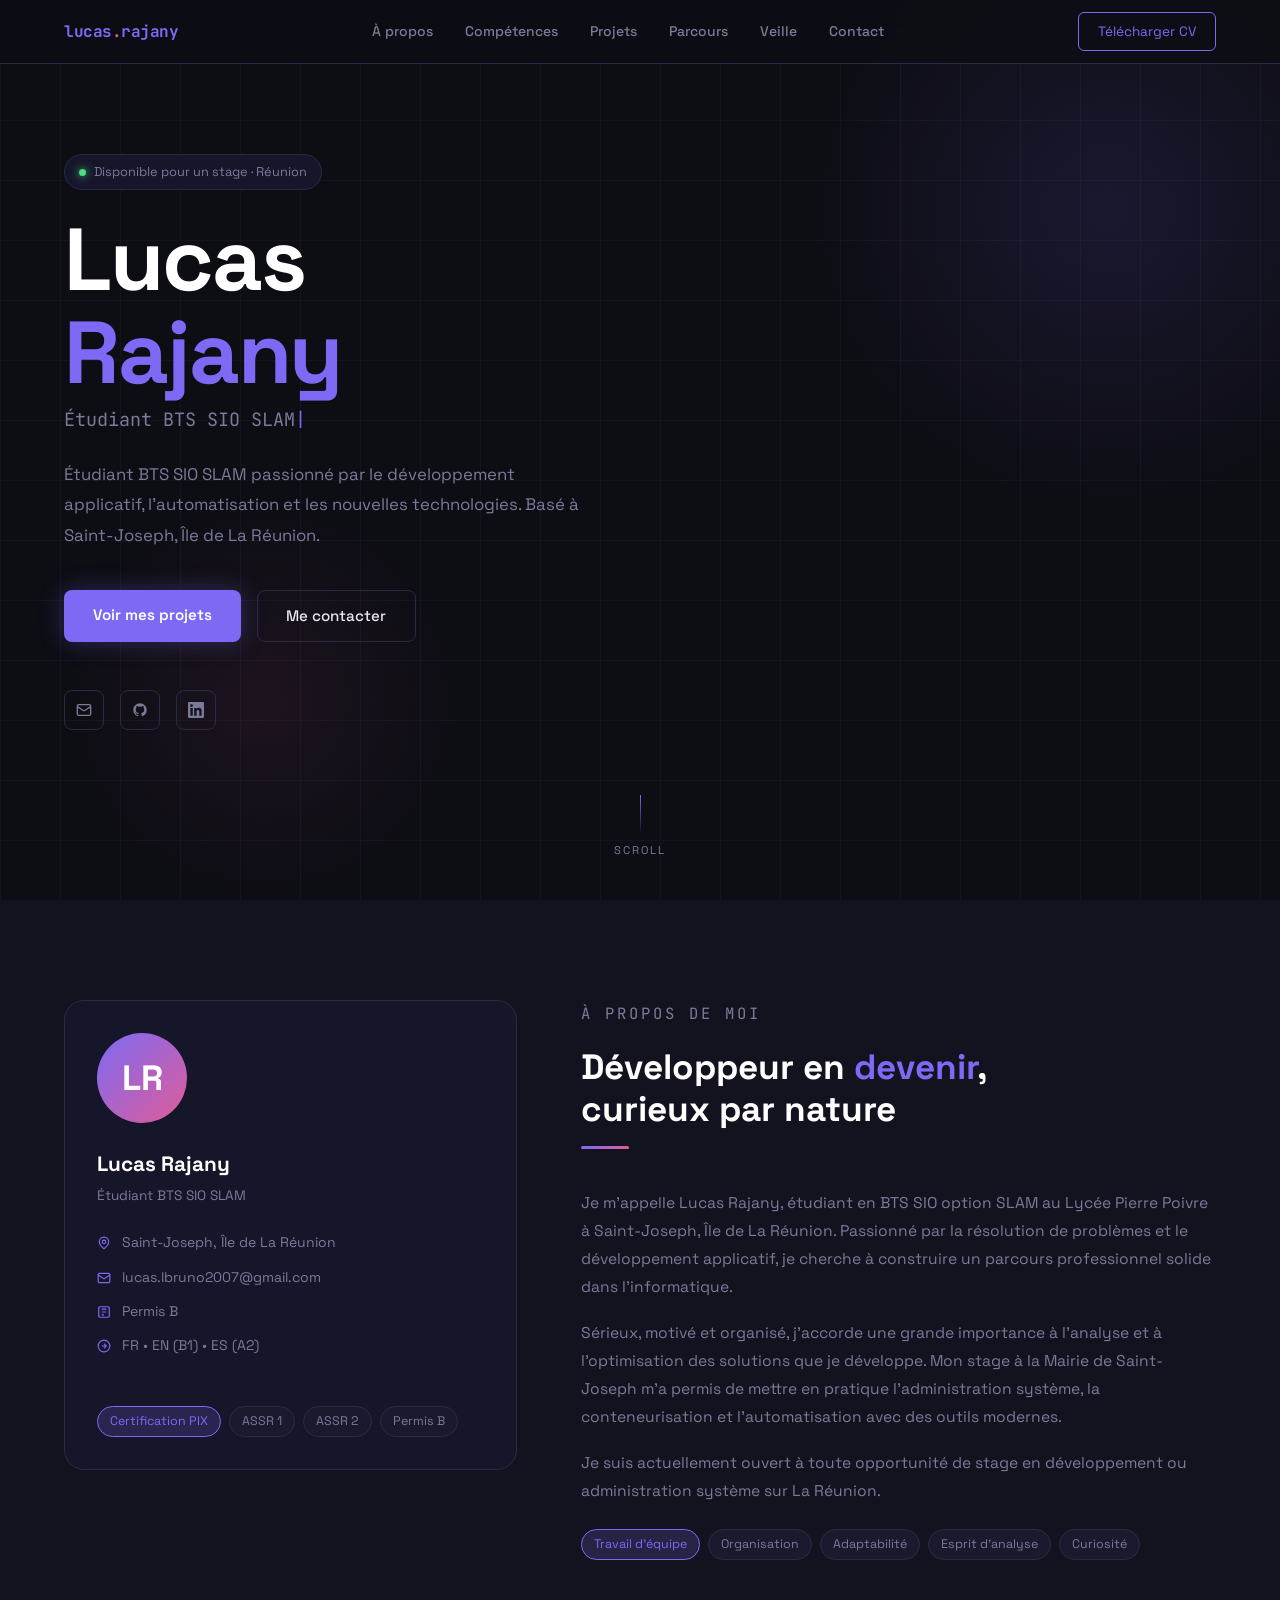
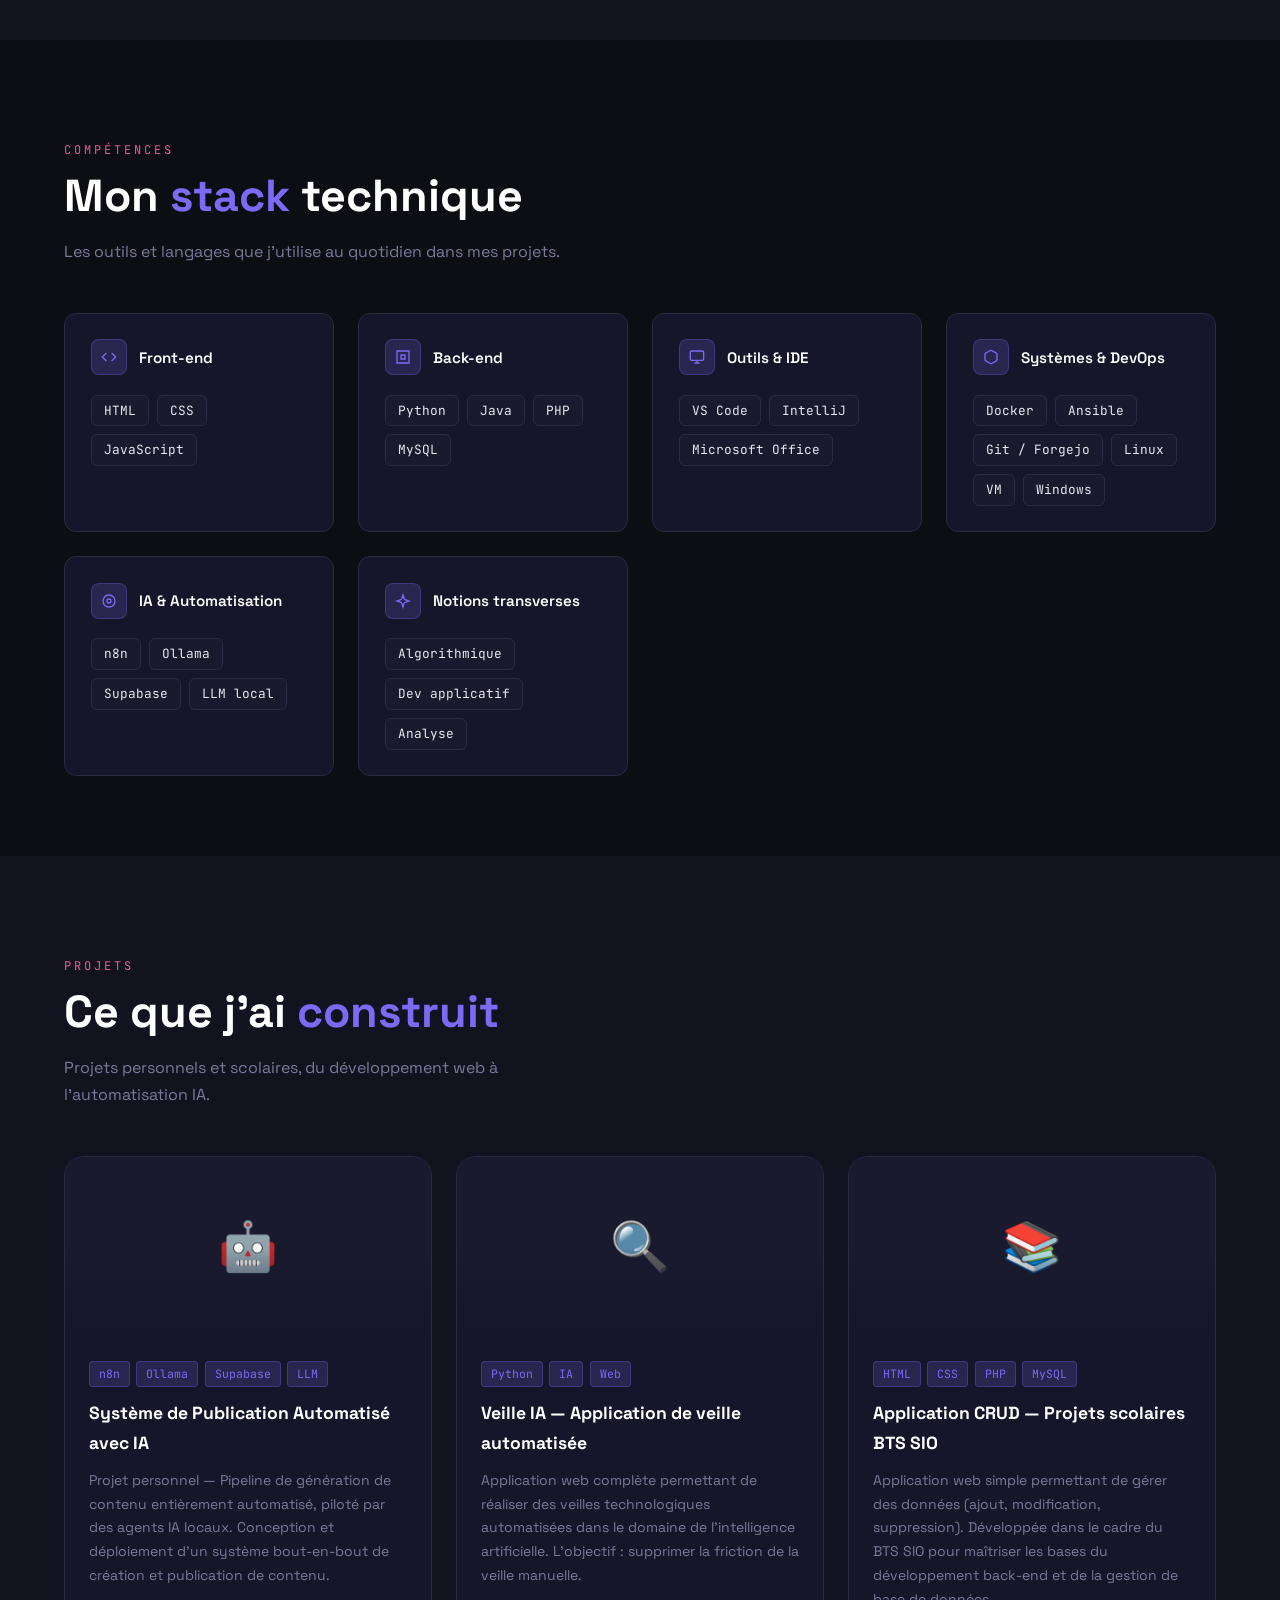
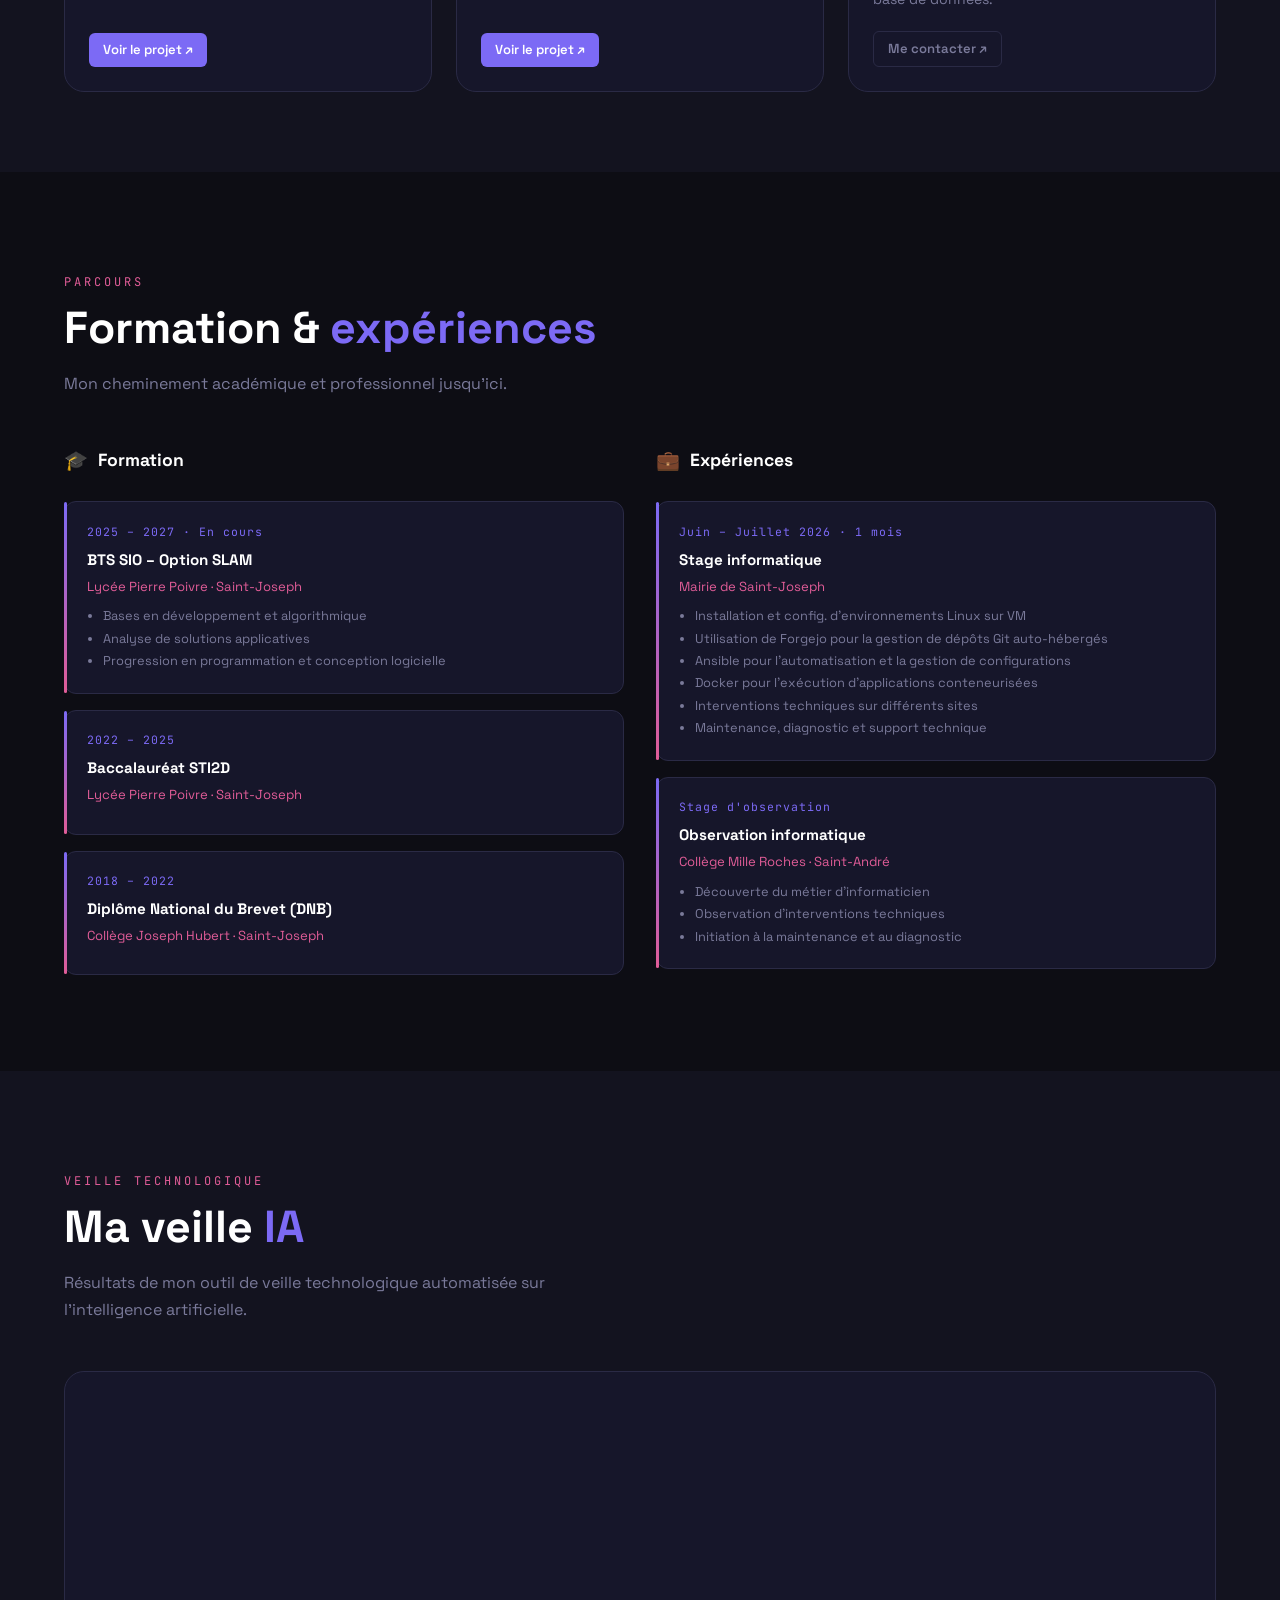
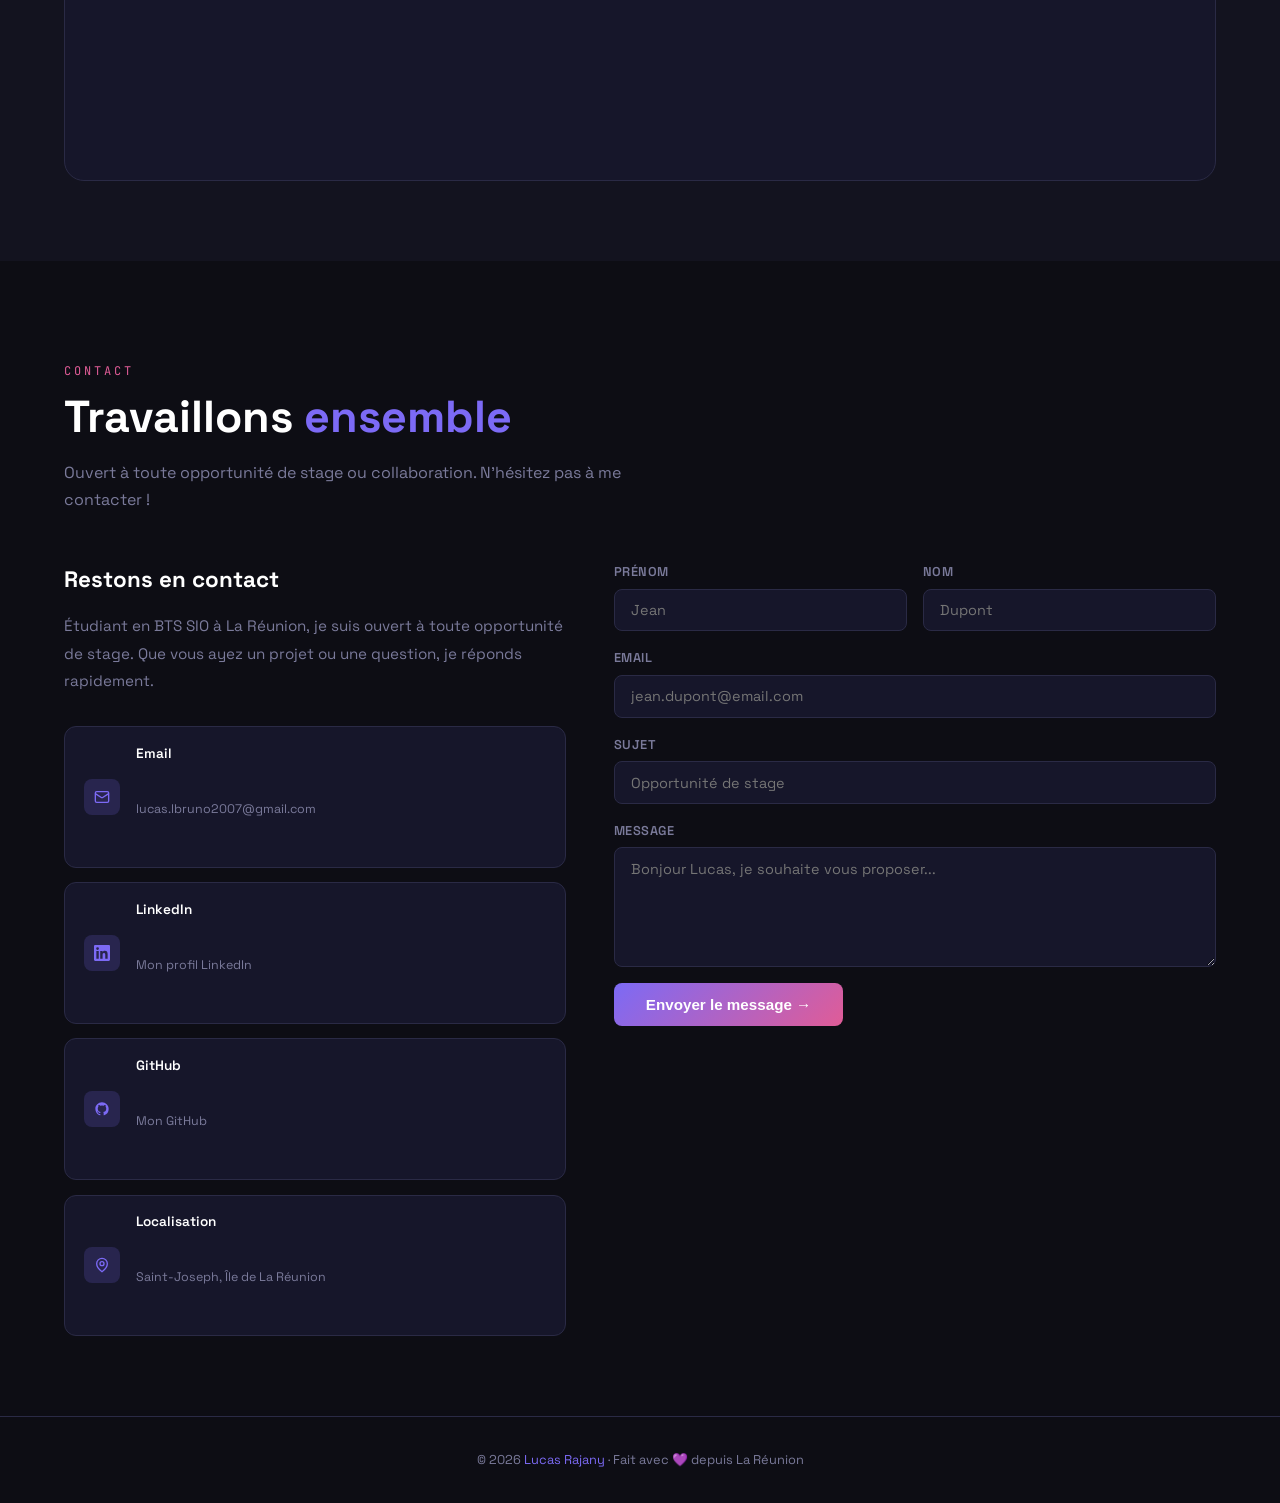
==== index.html @ b35b6b16 "Update print statement from 'Hello' to 'Goodbye'" ====
<!DOCTYPE html>
<html lang="fr">
<head>
  <meta charset="UTF-8" />
  <meta name="viewport" content="width=device-width, initial-scale=1.0" />
  <title>Lucas Rajany – Portfolio</title>
  <link rel="preconnect" href="https://fonts.googleapis.com" />
  <link href="https://fonts.googleapis.com/css2?family=Space+Grotesk:wght@300;400;500;600;700&family=JetBrains+Mono:wght@400;700&display=swap" rel="stylesheet" />
  <style>
    /* ── TOKENS ── */
    :root {
      --bg:        #0d0d14;
      --bg2:       #13131f;
      --bg3:       #1a1a2e;
      --card:      #16162a;
      --border:    #2a2a45;
      --accent:    #7c6af5;
      --accent2:   #e05c97;
      --accent-glow: rgba(124,106,245,0.18);
      --text:      #e8e8f0;
      --muted:     #7a7a9a;
      --white:     #ffffff;
      --radius:    12px;
      --radius-lg: 20px;
    }

    /* ── RESET ── */
    *, *::before, *::after { box-sizing: border-box; margin: 0; padding: 0; }
    html { scroll-behavior: smooth; }
    body {
      background: var(--bg);
      color: var(--text);
      font-family: 'Space Grotesk', sans-serif;
      line-height: 1.7;
      overflow-x: hidden;
    }
    a { color: inherit; text-decoration: none; }
    img { max-width: 100%; }
    ul { list-style: none; }

    /* ── NAV ── */
    nav {
      position: fixed; top: 0; left: 0; right: 0; z-index: 100;
      display: flex; align-items: center; justify-content: space-between;
      padding: 0 5%;
      height: 64px;
      background: rgba(13,13,20,0.85);
      backdrop-filter: blur(16px);
      border-bottom: 1px solid var(--border);
    }
    .nav-logo {
      font-family: 'JetBrains Mono', monospace;
      font-size: 1rem;
      font-weight: 700;
      color: var(--accent);
      letter-spacing: -0.5px;
    }
    .nav-logo span { color: var(--accent2); }
    .nav-links { display: flex; gap: 2rem; }
    .nav-links a {
      font-size: 0.875rem;
      font-weight: 500;
      color: var(--muted);
      transition: color 0.2s;
      position: relative;
    }
    .nav-links a::after {
      content: ''; position: absolute; bottom: -4px; left: 0; right: 0;
      height: 1px; background: var(--accent);
      transform: scaleX(0); transform-origin: left;
      transition: transform 0.25s;
    }
    .nav-links a:hover { color: var(--white); }
    .nav-links a:hover::after { transform: scaleX(1); }
    .nav-cta {
      padding: 0.45rem 1.2rem;
      border: 1px solid var(--accent);
      border-radius: 6px;
      font-size: 0.85rem;
      color: var(--accent);
      transition: background 0.2s, color 0.2s;
    }
    .nav-cta:hover { background: var(--accent); color: var(--white); }

    /* hamburger */
    .nav-toggle { display: none; background: none; border: none; cursor: pointer; padding: 4px; }
    .nav-toggle span { display: block; width: 22px; height: 2px; background: var(--text); margin: 5px 0; transition: 0.3s; border-radius: 2px; }

    /* ── SECTIONS ── */
    section { padding: 100px 5% 80px; }
    .section-label {
      font-family: 'JetBrains Mono', monospace;
      font-size: 0.75rem;
      text-transform: uppercase;
      letter-spacing: 3px;
      color: var(--accent2);
      margin-bottom: 0.6rem;
    }
    .section-title {
      font-size: clamp(1.8rem, 4vw, 2.8rem);
      font-weight: 700;
      color: var(--white);
      margin-bottom: 1rem;
      line-height: 1.15;
    }
    .section-title em { font-style: normal; color: var(--accent); }
    .section-sub {
      color: var(--muted);
      max-width: 560px;
      font-size: 1rem;
      margin-bottom: 3rem;
    }
    .divider {
      width: 48px; height: 3px;
      background: linear-gradient(90deg, var(--accent), var(--accent2));
      border-radius: 2px;
      margin-bottom: 2.5rem;
    }

    /* ── HERO ── */
    #hero {
      min-height: 100vh;
      display: flex; align-items: center;
      padding-top: 64px;
      position: relative;
      overflow: hidden;
    }
    .hero-grid {
      position: absolute; inset: 0;
      background-image:
        linear-gradient(var(--border) 1px, transparent 1px),
        linear-gradient(90deg, var(--border) 1px, transparent 1px);
      background-size: 60px 60px;
      opacity: 0.25;
    }
    .hero-blob {
      position: absolute; width: 600px; height: 600px;
      border-radius: 50%;
      background: radial-gradient(circle, rgba(124,106,245,0.12) 0%, transparent 70%);
      top: -10%; right: -10%;
      pointer-events: none;
    }
    .hero-blob2 {
      position: absolute; width: 400px; height: 400px;
      border-radius: 50%;
      background: radial-gradient(circle, rgba(224,92,151,0.08) 0%, transparent 70%);
      bottom: 0; left: 5%;
      pointer-events: none;
    }
    .hero-content { position: relative; z-index: 1; max-width: 700px; }
    .hero-badge {
      display: inline-flex; align-items: center; gap: 8px;
      padding: 6px 14px;
      background: var(--card);
      border: 1px solid var(--border);
      border-radius: 100px;
      font-size: 0.8rem;
      color: var(--muted);
      margin-bottom: 1.5rem;
    }
    .hero-badge .dot {
      width: 7px; height: 7px; border-radius: 50%;
      background: #4ade80;
      box-shadow: 0 0 8px #4ade80;
      animation: pulse 2s infinite;
    }
    @keyframes pulse { 0%,100%{opacity:1} 50%{opacity:0.5} }

    .hero-name {
      font-size: clamp(2.8rem, 8vw, 5.5rem);
      font-weight: 700;
      line-height: 1.05;
      color: var(--white);
      letter-spacing: -2px;
      margin-bottom: 0.3rem;
    }
    .hero-name .last { color: var(--accent); }
    .hero-role {
      font-family: 'JetBrains Mono', monospace;
      font-size: clamp(0.9rem, 2vw, 1.15rem);
      color: var(--muted);
      margin-bottom: 1.5rem;
    }
    .hero-role .typed-cursor { color: var(--accent); animation: blink 1s infinite; }
    @keyframes blink { 0%,100%{opacity:1} 50%{opacity:0} }

    .hero-desc {
      color: var(--muted);
      font-size: 1.05rem;
      max-width: 520px;
      margin-bottom: 2.5rem;
      line-height: 1.8;
    }
    .hero-actions { display: flex; gap: 1rem; flex-wrap: wrap; }
    .btn-primary {
      padding: 0.75rem 1.8rem;
      background: var(--accent);
      color: var(--white);
      border-radius: 8px;
      font-weight: 600;
      font-size: 0.95rem;
      transition: opacity 0.2s, transform 0.2s;
      box-shadow: 0 0 24px rgba(124,106,245,0.3);
    }
    .btn-primary:hover { opacity: 0.88; transform: translateY(-2px); }
    .btn-outline {
      padding: 0.75rem 1.8rem;
      border: 1px solid var(--border);
      color: var(--text);
      border-radius: 8px;
      font-weight: 500;
      font-size: 0.95rem;
      transition: border-color 0.2s, color 0.2s, transform 0.2s;
    }
    .btn-outline:hover { border-color: var(--accent); color: var(--accent); transform: translateY(-2px); }
    .hero-socials { display: flex; gap: 1rem; margin-top: 3rem; }
    .hero-socials a {
      width: 40px; height: 40px;
      border: 1px solid var(--border);
      border-radius: 8px;
      display: flex; align-items: center; justify-content: center;
      color: var(--muted);
      transition: border-color 0.2s, color 0.2s, transform 0.2s;
      font-size: 0.85rem;
    }
    .hero-socials a:hover { border-color: var(--accent); color: var(--accent); transform: translateY(-2px); }
    .hero-scroll {
      position: absolute; bottom: 2.5rem; left: 50%; transform: translateX(-50%);
      display: flex; flex-direction: column; align-items: center; gap: 6px;
      color: var(--muted); font-size: 0.7rem; letter-spacing: 2px; text-transform: uppercase;
      animation: float 2.5s ease-in-out infinite;
    }
    @keyframes float { 0%,100%{transform:translateX(-50%) translateY(0)} 50%{transform:translateX(-50%) translateY(-6px)} }
    .scroll-line { width: 1px; height: 40px; background: linear-gradient(to bottom, var(--accent), transparent); }

    /* ── ABOUT ── */
    #about { background: var(--bg2); }
    .about-grid { display: grid; grid-template-columns: 1fr 1.4fr; gap: 4rem; align-items: start; }
    .about-card {
      background: var(--card);
      border: 1px solid var(--border);
      border-radius: var(--radius-lg);
      padding: 2rem;
      display: flex; flex-direction: column; gap: 1.5rem;
    }
    .about-avatar {
      width: 90px; height: 90px; border-radius: 50%;
      background: linear-gradient(135deg, var(--accent), var(--accent2));
      display: flex; align-items: center; justify-content: center;
      font-size: 2.2rem; font-weight: 700; color: var(--white);
      flex-shrink: 0;
    }
    .about-name-block h3 { font-size: 1.3rem; font-weight: 700; color: var(--white); margin-bottom: 2px; }
    .about-name-block p { font-size: 0.85rem; color: var(--muted); }
    .about-meta { display: flex; flex-direction: column; gap: 0.65rem; }
    .meta-item { display: flex; align-items: center; gap: 0.7rem; font-size: 0.875rem; color: var(--muted); }
    .meta-item svg { flex-shrink: 0; color: var(--accent); }
    .about-text h2 { font-size: clamp(1.6rem, 3vw, 2.2rem); font-weight: 700; color: var(--white); margin-bottom: 1rem; line-height: 1.2; }
    .about-text h2 em { font-style: normal; color: var(--accent); }
    .about-text p { color: var(--muted); font-size: 0.975rem; margin-bottom: 1.1rem; line-height: 1.8; }
    .about-tags { display: flex; flex-wrap: wrap; gap: 0.5rem; margin-top: 1.5rem; }
    .tag {
      padding: 4px 12px;
      background: var(--bg3);
      border: 1px solid var(--border);
      border-radius: 100px;
      font-size: 0.78rem;
      color: var(--muted);
    }
    .tag.accent { border-color: var(--accent); color: var(--accent); background: var(--accent-glow); }

    /* ── SKILLS ── */
    #skills { background: var(--bg); }
    .skills-grid { display: grid; grid-template-columns: repeat(auto-fit, minmax(260px, 1fr)); gap: 1.5rem; }
    .skill-group {
      background: var(--card);
      border: 1px solid var(--border);
      border-radius: var(--radius);
      padding: 1.6rem;
      transition: border-color 0.2s, transform 0.2s;
    }
    .skill-group:hover { border-color: var(--accent); transform: translateY(-3px); }
    .skill-group-header { display: flex; align-items: center; gap: 0.75rem; margin-bottom: 1.2rem; }
    .skill-icon {
      width: 36px; height: 36px; border-radius: 8px;
      background: var(--accent-glow);
      border: 1px solid rgba(124,106,245,0.3);
      display: flex; align-items: center; justify-content: center;
    }
    .skill-group-title { font-weight: 600; color: var(--white); font-size: 0.95rem; }
    .skill-items { display: flex; flex-wrap: wrap; gap: 0.5rem; }
    .skill-pill {
      padding: 4px 12px;
      background: var(--bg3);
      border: 1px solid var(--border);
      border-radius: 6px;
      font-size: 0.8rem;
      color: var(--text);
      font-family: 'JetBrains Mono', monospace;
      transition: background 0.2s, border-color 0.2s;
    }
    .skill-pill:hover { background: var(--accent-glow); border-color: var(--accent); }

    /* ── PROJETS ── */
    #projets { background: var(--bg2); }
    .projects-grid { display: grid; grid-template-columns: repeat(auto-fit, minmax(320px, 1fr)); gap: 1.5rem; }
    .project-card {
      background: var(--card);
      border: 1px solid var(--border);
      border-radius: var(--radius-lg);
      overflow: hidden;
      transition: border-color 0.2s, transform 0.2s;
      display: flex; flex-direction: column;
    }
    .project-card:hover { border-color: var(--accent); transform: translateY(-4px); }
    .project-thumb {
      height: 180px;
      background: var(--bg3);
      display: flex; align-items: center; justify-content: center;
      font-size: 3rem;
      position: relative;
      overflow: hidden;
    }
    .project-thumb::after {
      content: ''; position: absolute; inset: 0;
      background: linear-gradient(to bottom, transparent 50%, var(--card));
    }
    .project-body { padding: 1.5rem; flex: 1; display: flex; flex-direction: column; }
    .project-tags { display: flex; flex-wrap: wrap; gap: 0.4rem; margin-bottom: 0.8rem; }
    .project-tag {
      padding: 2px 9px;
      background: var(--accent-glow);
      border: 1px solid rgba(124,106,245,0.3);
      border-radius: 4px;
      font-family: 'JetBrains Mono', monospace;
      font-size: 0.72rem;
      color: var(--accent);
    }
    .project-title { font-size: 1.1rem; font-weight: 700; color: var(--white); margin-bottom: 0.6rem; }
    .project-desc { color: var(--muted); font-size: 0.875rem; line-height: 1.7; flex: 1; }
    .project-footer { display: flex; gap: 0.75rem; margin-top: 1.2rem; }
    .project-link {
      display: inline-flex; align-items: center; gap: 5px;
      font-size: 0.82rem; font-weight: 600;
      padding: 6px 14px;
      border-radius: 6px;
      transition: opacity 0.2s;
    }
    .project-link.primary { background: var(--accent); color: var(--white); }
    .project-link.ghost { border: 1px solid var(--border); color: var(--muted); }
    .project-link:hover { opacity: 0.8; }

    /* ── PARCOURS ── */
    #parcours { background: var(--bg); }
    .timeline { display: grid; grid-template-columns: 1fr 1fr; gap: 2rem; }
    .timeline-col h3 {
      font-size: 1.1rem; font-weight: 700; color: var(--white);
      margin-bottom: 1.5rem;
      display: flex; align-items: center; gap: 0.6rem;
    }
    .timeline-col h3 span { font-size: 1.2rem; }
    .timeline-item {
      position: relative;
      padding: 1.2rem 1.4rem;
      background: var(--card);
      border: 1px solid var(--border);
      border-radius: var(--radius);
      margin-bottom: 1rem;
      transition: border-color 0.2s;
    }
    .timeline-item:hover { border-color: var(--accent); }
    .timeline-item::before {
      content: '';
      position: absolute; left: -1px; top: 0; bottom: 0;
      width: 3px;
      background: linear-gradient(to bottom, var(--accent), var(--accent2));
      border-radius: 2px;
    }
    .timeline-year {
      font-family: 'JetBrains Mono', monospace;
      font-size: 0.72rem;
      color: var(--accent);
      letter-spacing: 1px;
      margin-bottom: 0.35rem;
    }
    .timeline-title { font-weight: 700; color: var(--white); font-size: 0.95rem; margin-bottom: 0.2rem; }
    .timeline-sub { font-size: 0.82rem; color: var(--accent2); margin-bottom: 0.5rem; }
    .timeline-list { padding-left: 1rem; }
    .timeline-list li {
      color: var(--muted); font-size: 0.8rem; line-height: 1.6;
      list-style: disc; margin-bottom: 2px;
    }

    /* ── VEILLE ── */
    #veille { background: var(--bg2); }
    .veille-wrapper {
      background: var(--card);
      border: 1px solid var(--border);
      border-radius: var(--radius-lg);
      overflow: hidden;
    }

    /* ── CONTACT ── */
    #contact { background: var(--bg); }
    .contact-grid { display: grid; grid-template-columns: 1fr 1.2fr; gap: 3rem; align-items: start; }
    .contact-info h3 { font-size: 1.4rem; font-weight: 700; color: var(--white); margin-bottom: 0.8rem; }
    .contact-info p { color: var(--muted); font-size: 0.95rem; line-height: 1.8; margin-bottom: 2rem; }
    .contact-links { display: flex; flex-direction: column; gap: 0.9rem; }
    .contact-link-item {
      display: flex; align-items: center; gap: 1rem;
      padding: 0.9rem 1.2rem;
      background: var(--card);
      border: 1px solid var(--border);
      border-radius: var(--radius);
      transition: border-color 0.2s, transform 0.2s;
    }
    .contact-link-item:hover { border-color: var(--accent); transform: translateX(4px); }
    .contact-link-icon {
      width: 36px; height: 36px; border-radius: 8px;
      background: var(--accent-glow);
      display: flex; align-items: center; justify-content: center;
      flex-shrink: 0;
    }
    .contact-link-text p:first-child { font-weight: 600; font-size: 0.85rem; color: var(--white); }
    .contact-link-text p:last-child { font-size: 0.78rem; color: var(--muted); }
    .contact-form { display: flex; flex-direction: column; gap: 1rem; }
    .form-row { display: grid; grid-template-columns: 1fr 1fr; gap: 1rem; }
    .form-group { display: flex; flex-direction: column; gap: 6px; }
    .form-group label { font-size: 0.8rem; font-weight: 600; color: var(--muted); letter-spacing: 0.5px; text-transform: uppercase; }
    .form-group input,
    .form-group textarea {
      background: var(--card);
      border: 1px solid var(--border);
      border-radius: 8px;
      padding: 0.7rem 1rem;
      color: var(--text);
      font-family: 'Space Grotesk', sans-serif;
      font-size: 0.9rem;
      outline: none;
      transition: border-color 0.2s;
      resize: vertical;
    }
    .form-group input:focus,
    .form-group textarea:focus { border-color: var(--accent); }
    .form-group textarea { min-height: 120px; }
    .btn-send {
      padding: 0.8rem 2rem;
      background: linear-gradient(135deg, var(--accent), var(--accent2));
      color: var(--white);
      border: none;
      border-radius: 8px;
      font-weight: 700;
      font-size: 0.95rem;
      cursor: pointer;
      transition: opacity 0.2s, transform 0.2s;
      align-self: flex-start;
    }
    .btn-send:hover { opacity: 0.88; transform: translateY(-2px); }

    /* ── FOOTER ── */
    footer {
      text-align: center;
      padding: 2rem 5%;
      border-top: 1px solid var(--border);
      color: var(--muted);
      font-size: 0.8rem;
    }
    footer span { color: var(--accent); }

    /* ── ANIMATIONS ── */
    .fade-in { opacity: 0; transform: translateY(24px); transition: opacity 0.6s ease, transform 0.6s ease; }
    .fade-in.visible { opacity: 1; transform: none; }

    /* ── RESPONSIVE ── */
    @media (max-width: 768px) {
      .nav-links { display: none; flex-direction: column; position: absolute; top: 64px; left: 0; right: 0; background: var(--bg2); border-bottom: 1px solid var(--border); padding: 1rem 5%; gap: 1rem; }
      .nav-links.open { display: flex; }
      .nav-cta { display: none; }
      .nav-toggle { display: block; }
      section { padding: 80px 5% 60px; }
      .about-grid { grid-template-columns: 1fr; gap: 2rem; }
      .timeline { grid-template-columns: 1fr; }
      .contact-grid { grid-template-columns: 1fr; }
      .form-row { grid-template-columns: 1fr; }
      .hero-name { letter-spacing: -1px; }
    }

    @media (prefers-reduced-motion: reduce) {
      .fade-in { transition: none; }
      .hero-scroll { animation: none; }
      .hero-badge .dot { animation: none; }
    }
  </style>
</head>
<body>

<!-- NAV -->
<nav>
  <div class="nav-logo">lucas<span>.</span>rajany</div>
  <div class="nav-links" id="nav-links">
    <a href="#about">À propos</a>
    <a href="#skills">Compétences</a>
    <a href="#projets">Projets</a>
    <a href="#parcours">Parcours</a>
    <a href="#veille">Veille</a>
    <a href="#contact">Contact</a>
  </div>
  <a class="nav-cta" href="cv.pdf" download>Télécharger CV</a>
  <button class="nav-toggle" id="nav-toggle" aria-label="Menu">
    <span></span><span></span><span></span>
  </button>
</nav>

<!-- HERO -->
<section id="hero">
  <div class="hero-grid"></div>
  <div class="hero-blob"></div>
  <div class="hero-blob2"></div>
  <div class="hero-content">
    <div class="hero-badge">
      <span class="dot"></span>
      Disponible pour un stage · Réunion
    </div>
    <h1 class="hero-name">
      Lucas<br><span class="last">Rajany</span>
    </h1>
    <p class="hero-role">
      <span id="typed"></span><span class="typed-cursor">|</span>
    </p>
    <p class="hero-desc">
      Étudiant BTS SIO SLAM passionné par le développement applicatif,
      l'automatisation et les nouvelles technologies. Basé à Saint-Joseph,
      Île de La Réunion.
    </p>
    <div class="hero-actions">
      <a class="btn-primary" href="#projets">Voir mes projets</a>
      <a class="btn-outline" href="#contact">Me contacter</a>
    </div>
    <div class="hero-socials">
      <a href="mailto:lucas.lbruno2007@gmail.com" title="Email">
        <svg width="16" height="16" viewBox="0 0 24 24" fill="none" stroke="currentColor" stroke-width="2"><rect x="2" y="4" width="20" height="16" rx="2"/><path d="m22 7-8.97 5.7a1.94 1.94 0 0 1-2.06 0L2 7"/></svg>
      </a>
      <a href="https://github.com/" target="_blank" title="GitHub">
        <svg width="16" height="16" viewBox="0 0 24 24" fill="currentColor"><path d="M12 2C6.477 2 2 6.484 2 12.017c0 4.425 2.865 8.18 6.839 9.504.5.092.682-.217.682-.483 0-.237-.008-.868-.013-1.703-2.782.605-3.369-1.343-3.369-1.343-.454-1.158-1.11-1.466-1.11-1.466-.908-.62.069-.608.069-.608 1.003.07 1.531 1.032 1.531 1.032.892 1.53 2.341 1.088 2.91.832.092-.647.35-1.088.636-1.338-2.22-.253-4.555-1.113-4.555-4.951 0-1.093.39-1.988 1.029-2.688-.103-.253-.446-1.272.098-2.65 0 0 .84-.27 2.75 1.026A9.564 9.564 0 0 1 12 6.844a9.59 9.59 0 0 1 2.504.337c1.909-1.296 2.747-1.027 2.747-1.027.546 1.379.202 2.398.1 2.651.64.7 1.028 1.595 1.028 2.688 0 3.848-2.339 4.695-4.566 4.943.359.309.678.92.678 1.855 0 1.338-.012 2.419-.012 2.747 0 .268.18.58.688.482A10.019 10.019 0 0 0 22 12.017C22 6.484 17.522 2 12 2z"/></svg>
      </a>
      <a href="https://linkedin.com/in/" target="_blank" title="LinkedIn">
        <svg width="16" height="16" viewBox="0 0 24 24" fill="currentColor"><path d="M20.447 20.452h-3.554v-5.569c0-1.328-.027-3.037-1.852-3.037-1.853 0-2.136 1.445-2.136 2.939v5.667H9.351V9h3.414v1.561h.046c.477-.9 1.637-1.85 3.37-1.85 3.601 0 4.267 2.37 4.267 5.455v6.286zM5.337 7.433a2.062 2.062 0 0 1-2.063-2.065 2.064 2.064 0 1 1 2.063 2.065zm1.782 13.019H3.555V9h3.564v11.452zM22.225 0H1.771C.792 0 0 .774 0 1.729v20.542C0 23.227.792 24 1.771 24h20.451C23.2 24 24 23.227 24 22.271V1.729C24 .774 23.2 0 22.222 0h.003z"/></svg>
      </a>
    </div>
  </div>
  <div class="hero-scroll">
    <div class="scroll-line"></div>
    scroll
  </div>
</section>

<!-- ABOUT -->
<section id="about">
  <div class="about-grid fade-in">
    <div class="about-card">
      <div class="about-avatar">LR</div>
      <div class="about-name-block">
        <h3>Lucas Rajany</h3>
        <p>Étudiant BTS SIO SLAM</p>
      </div>
      <div class="about-meta">
        <div class="meta-item">
          <svg width="14" height="14" viewBox="0 0 24 24" fill="none" stroke="currentColor" stroke-width="2"><path d="M20 10c0 6-8 12-8 12s-8-6-8-12a8 8 0 0 1 16 0Z"/><circle cx="12" cy="10" r="3"/></svg>
          Saint-Joseph, Île de La Réunion
        </div>
        <div class="meta-item">
          <svg width="14" height="14" viewBox="0 0 24 24" fill="none" stroke="currentColor" stroke-width="2"><rect x="2" y="4" width="20" height="16" rx="2"/><path d="m22 7-8.97 5.7a1.94 1.94 0 0 1-2.06 0L2 7"/></svg>
          lucas.lbruno2007@gmail.com
        </div>
        <div class="meta-item">
          <svg width="14" height="14" viewBox="0 0 24 24" fill="none" stroke="currentColor" stroke-width="2"><path d="M19 3H5a2 2 0 0 0-2 2v14a2 2 0 0 0 2 2h14a2 2 0 0 0 2-2V5a2 2 0 0 0-2-2Z"/><path d="M8 7h8M8 12h8M8 17h4"/></svg>
          Permis B
        </div>
        <div class="meta-item">
          <svg width="14" height="14" viewBox="0 0 24 24" fill="none" stroke="currentColor" stroke-width="2"><circle cx="12" cy="12" r="10"/><path d="m12 8 4 4-4 4M8 12h8"/></svg>
          FR • EN (B1) • ES (A2)
        </div>
      </div>
      <div class="about-tags">
        <span class="tag accent">Certification PIX</span>
        <span class="tag">ASSR 1</span>
        <span class="tag">ASSR 2</span>
        <span class="tag">Permis B</span>
      </div>
    </div>

    <div class="about-text">
      <p class="section-label">À propos de moi</p>
      <h2>Développeur en <em>devenir</em>,<br>curieux par nature</h2>
      <div class="divider"></div>
      <p>
        Je m'appelle Lucas Rajany, étudiant en BTS SIO option SLAM au Lycée Pierre Poivre
        à Saint-Joseph, Île de La Réunion. Passionné par la résolution de problèmes et
        le développement applicatif, je cherche à construire un parcours professionnel
        solide dans l'informatique.
      </p>
      <p>
        Sérieux, motivé et organisé, j'accorde une grande importance à l'analyse et à
        l'optimisation des solutions que je développe. Mon stage à la Mairie de Saint-Joseph
        m'a permis de mettre en pratique l'administration système, la conteneurisation et
        l'automatisation avec des outils modernes.
      </p>
      <p>
        Je suis actuellement ouvert à toute opportunité de stage en développement ou
        administration système sur La Réunion.
      </p>
      <div class="about-tags" style="margin-top:1.5rem">
        <span class="tag accent">Travail d'équipe</span>
        <span class="tag">Organisation</span>
        <span class="tag">Adaptabilité</span>
        <span class="tag">Esprit d'analyse</span>
        <span class="tag">Curiosité</span>
      </div>
    </div>
  </div>
</section>

<!-- SKILLS -->
<section id="skills">
  <div class="fade-in">
    <p class="section-label">Compétences</p>
    <h2 class="section-title">Mon <em>stack</em> technique</h2>
    <p class="section-sub">Les outils et langages que j'utilise au quotidien dans mes projets.</p>
  </div>
  <div class="skills-grid fade-in">
    <div class="skill-group">
      <div class="skill-group-header">
        <div class="skill-icon">
          <svg width="16" height="16" viewBox="0 0 24 24" fill="none" stroke="var(--accent)" stroke-width="2"><polyline points="16 18 22 12 16 6"/><polyline points="8 6 2 12 8 18"/></svg>
        </div>
        <span class="skill-group-title">Front-end</span>
      </div>
      <div class="skill-items">
        <span class="skill-pill">HTML</span>
        <span class="skill-pill">CSS</span>
        <span class="skill-pill">JavaScript</span>
      </div>
    </div>
    <div class="skill-group">
      <div class="skill-group-header">
        <div class="skill-icon">
          <svg width="16" height="16" viewBox="0 0 24 24" fill="none" stroke="var(--accent)" stroke-width="2"><path d="M3 3h18v18H3z"/><path d="M9 9h6v6H9z"/></svg>
        </div>
        <span class="skill-group-title">Back-end</span>
      </div>
      <div class="skill-items">
        <span class="skill-pill">Python</span>
        <span class="skill-pill">Java</span>
        <span class="skill-pill">PHP</span>
        <span class="skill-pill">MySQL</span>
      </div>
    </div>
    <div class="skill-group">
      <div class="skill-group-header">
        <div class="skill-icon">
          <svg width="16" height="16" viewBox="0 0 24 24" fill="none" stroke="var(--accent)" stroke-width="2"><rect x="2" y="3" width="20" height="14" rx="2"/><path d="M8 21h8M12 17v4"/></svg>
        </div>
        <span class="skill-group-title">Outils & IDE</span>
      </div>
      <div class="skill-items">
        <span class="skill-pill">VS Code</span>
        <span class="skill-pill">IntelliJ</span>
        <span class="skill-pill">Microsoft Office</span>
      </div>
    </div>
    <div class="skill-group">
      <div class="skill-group-header">
        <div class="skill-icon">
          <svg width="16" height="16" viewBox="0 0 24 24" fill="none" stroke="var(--accent)" stroke-width="2"><path d="M21 16V8a2 2 0 0 0-1-1.73l-7-4a2 2 0 0 0-2 0l-7 4A2 2 0 0 0 3 8v8a2 2 0 0 0 1 1.73l7 4a2 2 0 0 0 2 0l7-4A2 2 0 0 0 21 16z"/></svg>
        </div>
        <span class="skill-group-title">Systèmes & DevOps</span>
      </div>
      <div class="skill-items">
        <span class="skill-pill">Docker</span>
        <span class="skill-pill">Ansible</span>
        <span class="skill-pill">Git / Forgejo</span>
        <span class="skill-pill">Linux</span>
        <span class="skill-pill">VM</span>
        <span class="skill-pill">Windows</span>
      </div>
    </div>
    <div class="skill-group">
      <div class="skill-group-header">
        <div class="skill-icon">
          <svg width="16" height="16" viewBox="0 0 24 24" fill="none" stroke="var(--accent)" stroke-width="2"><circle cx="12" cy="12" r="3"/><path d="M3 12a9 9 0 1 0 18 0 9 9 0 0 0-18 0"/></svg>
        </div>
        <span class="skill-group-title">IA & Automatisation</span>
      </div>
      <div class="skill-items">
        <span class="skill-pill">n8n</span>
        <span class="skill-pill">Ollama</span>
        <span class="skill-pill">Supabase</span>
        <span class="skill-pill">LLM local</span>
      </div>
    </div>
    <div class="skill-group">
      <div class="skill-group-header">
        <div class="skill-icon">
          <svg width="16" height="16" viewBox="0 0 24 24" fill="none" stroke="var(--accent)" stroke-width="2"><path d="m12 3-1.912 5.813a2 2 0 0 1-1.275 1.275L3 12l5.813 1.912a2 2 0 0 1 1.275 1.275L12 21l1.912-5.813a2 2 0 0 1 1.275-1.275L21 12l-5.813-1.912a2 2 0 0 1-1.275-1.275L12 3Z"/></svg>
        </div>
        <span class="skill-group-title">Notions transverses</span>
      </div>
      <div class="skill-items">
        <span class="skill-pill">Algorithmique</span>
        <span class="skill-pill">Dev applicatif</span>
        <span class="skill-pill">Analyse</span>
      </div>
    </div>
  </div>
</section>

<!-- PROJETS -->
<section id="projets">
  <div class="fade-in">
    <p class="section-label">Projets</p>
    <h2 class="section-title">Ce que j'ai <em>construit</em></h2>
    <p class="section-sub">Projets personnels et scolaires, du développement web à l'automatisation IA.</p>
  </div>
  <div class="projects-grid fade-in">

    <div class="project-card">
      <div class="project-thumb">🤖</div>
      <div class="project-body">
        <div class="project-tags">
          <span class="project-tag">n8n</span>
          <span class="project-tag">Ollama</span>
          <span class="project-tag">Supabase</span>
          <span class="project-tag">LLM</span>
        </div>
        <div class="project-title">Système de Publication Automatisé avec IA</div>
        <p class="project-desc">
          Projet personnel — Pipeline de génération de contenu entièrement automatisé,
          piloté par des agents IA locaux. Conception et déploiement d'un système
          bout-en-bout de création et publication de contenu.
        </p>
        <div class="project-footer">
          <a class="project-link primary" href="https://lucasrajany.infinityfreeapp.com/" target="_blank">Voir le projet ↗</a>
        </div>
      </div>
    </div>

    <div class="project-card">
      <div class="project-thumb">🔍</div>
      <div class="project-body">
        <div class="project-tags">
          <span class="project-tag">Python</span>
          <span class="project-tag">IA</span>
          <span class="project-tag">Web</span>
        </div>
        <div class="project-title">Veille IA — Application de veille automatisée</div>
        <p class="project-desc">
          Application web complète permettant de réaliser des veilles technologiques
          automatisées dans le domaine de l'intelligence artificielle.
          L'objectif : supprimer la friction de la veille manuelle.
        </p>
        <div class="project-footer">
          <a class="project-link primary" href="https://lucasrajany.infinityfreeapp.com/veille-ia.html" target="_blank">Voir le projet ↗</a>
        </div>
      </div>
    </div>

    <div class="project-card">
      <div class="project-thumb">📚</div>
      <div class="project-body">
        <div class="project-tags">
          <span class="project-tag">HTML</span>
          <span class="project-tag">CSS</span>
          <span class="project-tag">PHP</span>
          <span class="project-tag">MySQL</span>
        </div>
        <div class="project-title">Application CRUD — Projets scolaires BTS SIO</div>
        <p class="project-desc">
          Application web simple permettant de gérer des données (ajout, modification,
          suppression). Développée dans le cadre du BTS SIO pour maîtriser les
          bases du développement back-end et de la gestion de base de données.
        </p>
        <div class="project-footer">
          <a class="project-link ghost" href="#contact">Me contacter ↗</a>
        </div>
      </div>
    </div>

  </div>
</section>

<!-- PARCOURS -->
<section id="parcours">
  <div class="fade-in">
    <p class="section-label">Parcours</p>
    <h2 class="section-title">Formation & <em>expériences</em></h2>
    <p class="section-sub">Mon cheminement académique et professionnel jusqu'ici.</p>
  </div>
  <div class="timeline fade-in">
    <div class="timeline-col">
      <h3><span>🎓</span> Formation</h3>

      <div class="timeline-item">
        <div class="timeline-year">2025 – 2027 · En cours</div>
        <div class="timeline-title">BTS SIO – Option SLAM</div>
        <div class="timeline-sub">Lycée Pierre Poivre · Saint-Joseph</div>
        <ul class="timeline-list">
          <li>Bases en développement et algorithmique</li>
          <li>Analyse de solutions applicatives</li>
          <li>Progression en programmation et conception logicielle</li>
        </ul>
      </div>

      <div class="timeline-item">
        <div class="timeline-year">2022 – 2025</div>
        <div class="timeline-title">Baccalauréat STI2D</div>
        <div class="timeline-sub">Lycée Pierre Poivre · Saint-Joseph</div>
      </div>

      <div class="timeline-item">
        <div class="timeline-year">2018 – 2022</div>
        <div class="timeline-title">Diplôme National du Brevet (DNB)</div>
        <div class="timeline-sub">Collège Joseph Hubert · Saint-Joseph</div>
      </div>
    </div>

    <div class="timeline-col">
      <h3><span>💼</span> Expériences</h3>

      <div class="timeline-item">
        <div class="timeline-year">Juin – Juillet 2026 · 1 mois</div>
        <div class="timeline-title">Stage informatique</div>
        <div class="timeline-sub">Mairie de Saint-Joseph</div>
        <ul class="timeline-list">
          <li>Installation et config. d'environnements Linux sur VM</li>
          <li>Utilisation de Forgejo pour la gestion de dépôts Git auto-hébergés</li>
          <li>Ansible pour l'automatisation et la gestion de configurations</li>
          <li>Docker pour l'exécution d'applications conteneurisées</li>
          <li>Interventions techniques sur différents sites</li>
          <li>Maintenance, diagnostic et support technique</li>
        </ul>
      </div>

      <div class="timeline-item">
        <div class="timeline-year">Stage d'observation</div>
        <div class="timeline-title">Observation informatique</div>
        <div class="timeline-sub">Collège Mille Roches · Saint-André</div>
        <ul class="timeline-list">
          <li>Découverte du métier d'informaticien</li>
          <li>Observation d'interventions techniques</li>
          <li>Initiation à la maintenance et au diagnostic</li>
        </ul>
      </div>
    </div>
  </div>
</section>

<!-- VEILLE TECHNOLOGIQUE -->
<section id="veille">
  <div class="fade-in">
    <p class="section-label">Veille technologique</p>
    <h2 class="section-title">Ma veille <em>IA</em></h2>
    <p class="section-sub">Résultats de mon outil de veille technologique automatisée sur l'intelligence artificielle.</p>
  </div>
  <div class="veille-wrapper fade-in">
    <div id="veille-container" style="padding:0;"></div>
  </div>
</section>

<!-- CONTACT -->
<section id="contact">
  <div class="fade-in">
    <p class="section-label">Contact</p>
    <h2 class="section-title">Travaillons <em>ensemble</em></h2>
    <p class="section-sub">Ouvert à toute opportunité de stage ou collaboration. N'hésitez pas à me contacter !</p>
  </div>
  <div class="contact-grid fade-in">
    <div class="contact-info">
      <h3>Restons en contact</h3>
      <p>
        Étudiant en BTS SIO à La Réunion, je suis ouvert à toute opportunité de stage.
        Que vous ayez un projet ou une question, je réponds rapidement.
      </p>
      <div class="contact-links">
        <a class="contact-link-item" href="mailto:lucas.lbruno2007@gmail.com">
          <div class="contact-link-icon">
            <svg width="16" height="16" viewBox="0 0 24 24" fill="none" stroke="var(--accent)" stroke-width="2"><rect x="2" y="4" width="20" height="16" rx="2"/><path d="m22 7-8.97 5.7a1.94 1.94 0 0 1-2.06 0L2 7"/></svg>
          </div>
          <div class="contact-link-text">
            <p>Email</p>
            <p>lucas.lbruno2007@gmail.com</p>
          </div>
        </a>
        <a class="contact-link-item" href="https://linkedin.com/in/" target="_blank">
          <div class="contact-link-icon">
            <svg width="16" height="16" viewBox="0 0 24 24" fill="var(--accent)"><path d="M20.447 20.452h-3.554v-5.569c0-1.328-.027-3.037-1.852-3.037-1.853 0-2.136 1.445-2.136 2.939v5.667H9.351V9h3.414v1.561h.046c.477-.9 1.637-1.85 3.37-1.85 3.601 0 4.267 2.37 4.267 5.455v6.286zM5.337 7.433a2.062 2.062 0 0 1-2.063-2.065 2.064 2.064 0 1 1 2.063 2.065zm1.782 13.019H3.555V9h3.564v11.452zM22.225 0H1.771C.792 0 0 .774 0 1.729v20.542C0 23.227.792 24 1.771 24h20.451C23.2 24 24 23.227 24 22.271V1.729C24 .774 23.2 0 22.222 0h.003z"/></svg>
          </div>
          <div class="contact-link-text">
            <p>LinkedIn</p>
            <p>Mon profil LinkedIn</p>
          </div>
        </a>
        <a class="contact-link-item" href="https://github.com/" target="_blank">
          <div class="contact-link-icon">
            <svg width="16" height="16" viewBox="0 0 24 24" fill="var(--accent)"><path d="M12 2C6.477 2 2 6.484 2 12.017c0 4.425 2.865 8.18 6.839 9.504.5.092.682-.217.682-.483 0-.237-.008-.868-.013-1.703-2.782.605-3.369-1.343-3.369-1.343-.454-1.158-1.11-1.466-1.11-1.466-.908-.62.069-.608.069-.608 1.003.07 1.531 1.032 1.531 1.032.892 1.53 2.341 1.088 2.91.832.092-.647.35-1.088.636-1.338-2.22-.253-4.555-1.113-4.555-4.951 0-1.093.39-1.988 1.029-2.688-.103-.253-.446-1.272.098-2.65 0 0 .84-.27 2.75 1.026A9.564 9.564 0 0 1 12 6.844a9.59 9.59 0 0 1 2.504.337c1.909-1.296 2.747-1.027 2.747-1.027.546 1.379.202 2.398.1 2.651.64.7 1.028 1.595 1.028 2.688 0 3.848-2.339 4.695-4.566 4.943.359.309.678.92.678 1.855 0 1.338-.012 2.419-.012 2.747 0 .268.18.58.688.482A10.019 10.019 0 0 0 22 12.017C22 6.484 17.522 2 12 2z"/></svg>
          </div>
          <div class="contact-link-text">
            <p>GitHub</p>
            <p>Mon GitHub</p>
          </div>
        </a>
        <div class="contact-link-item" style="cursor:default">
          <div class="contact-link-icon">
            <svg width="16" height="16" viewBox="0 0 24 24" fill="none" stroke="var(--accent)" stroke-width="2"><path d="M20 10c0 6-8 12-8 12s-8-6-8-12a8 8 0 0 1 16 0Z"/><circle cx="12" cy="10" r="3"/></svg>
          </div>
          <div class="contact-link-text">
            <p>Localisation</p>
            <p>Saint-Joseph, Île de La Réunion</p>
          </div>
        </div>
      </div>
    </div>

    <form class="contact-form" onsubmit="handleForm(event)">
      <div class="form-row">
        <div class="form-group">
          <label>Prénom</label>
          <input type="text" placeholder="Jean" required />
        </div>
        <div class="form-group">
          <label>Nom</label>
          <input type="text" placeholder="Dupont" required />
        </div>
      </div>
      <div class="form-group">
        <label>Email</label>
        <input type="email" placeholder="jean.dupont@email.com" required />
      </div>
      <div class="form-group">
        <label>Sujet</label>
        <input type="text" placeholder="Opportunité de stage" />
      </div>
      <div class="form-group">
        <label>Message</label>
        <textarea placeholder="Bonjour Lucas, je souhaite vous proposer..."></textarea>
      </div>
      <button type="submit" class="btn-send">Envoyer le message →</button>
      <p id="form-msg" style="font-size:0.82rem;color:var(--accent);display:none">✓ Message envoyé (démo)</p>
    </form>
  </div>
</section>

<footer>
  <p>© 2026 <span>Lucas Rajany</span> · Fait avec 💜 depuis La Réunion</p>
</footer>

<script>
  /* ── TYPED ── */
  const roles = [
    'Étudiant BTS SIO SLAM',
    'Développeur en formation',
    'Passionné d\'automatisation IA',
    'Curieux de systèmes & DevOps'
  ];
  let ri = 0, ci = 0, del = false;
  const el = document.getElementById('typed');
  function type() {
    const cur = roles[ri];
    if (!del) {
      el.textContent = cur.slice(0, ++ci);
      if (ci === cur.length) { del = true; setTimeout(type, 2200); return; }
    } else {
      el.textContent = cur.slice(0, --ci);
      if (ci === 0) { del = false; ri = (ri + 1) % roles.length; }
    }
    setTimeout(type, del ? 45 : 80);
  }
  type();

  /* ── SCROLL FADE ── */
  const obs = new IntersectionObserver(entries => {
    entries.forEach(e => { if (e.isIntersecting) e.target.classList.add('visible'); });
  }, { threshold: 0.1 });
  document.querySelectorAll('.fade-in').forEach(el => obs.observe(el));

  /* ── NAV TOGGLE ── */
  document.getElementById('nav-toggle').addEventListener('click', () => {
    document.getElementById('nav-links').classList.toggle('open');
  });

  /* ── SMOOTH CLOSE ── */
  document.querySelectorAll('.nav-links a').forEach(a => {
    a.addEventListener('click', () => document.getElementById('nav-links').classList.remove('open'));
  });

  /* ── FORM ── */
  function handleForm(e) {
    e.preventDefault();
    document.getElementById('form-msg').style.display = 'block';
    e.target.reset();
  }

  /* ── VEILLE EMBED ── */
  var url = "https://lucasrajany.infinityfreeapp.com/veille-ia.html?v=" + Date.now();
  document.getElementById("veille-container").innerHTML =
    '<iframe src="' + url + '" style="width:100%;border:none;min-height:400px;border-radius:20px;" onload="this.style.height=this.contentDocument.body.scrollHeight+\'px\'"></iframe>';
</script>
</body>
</html>
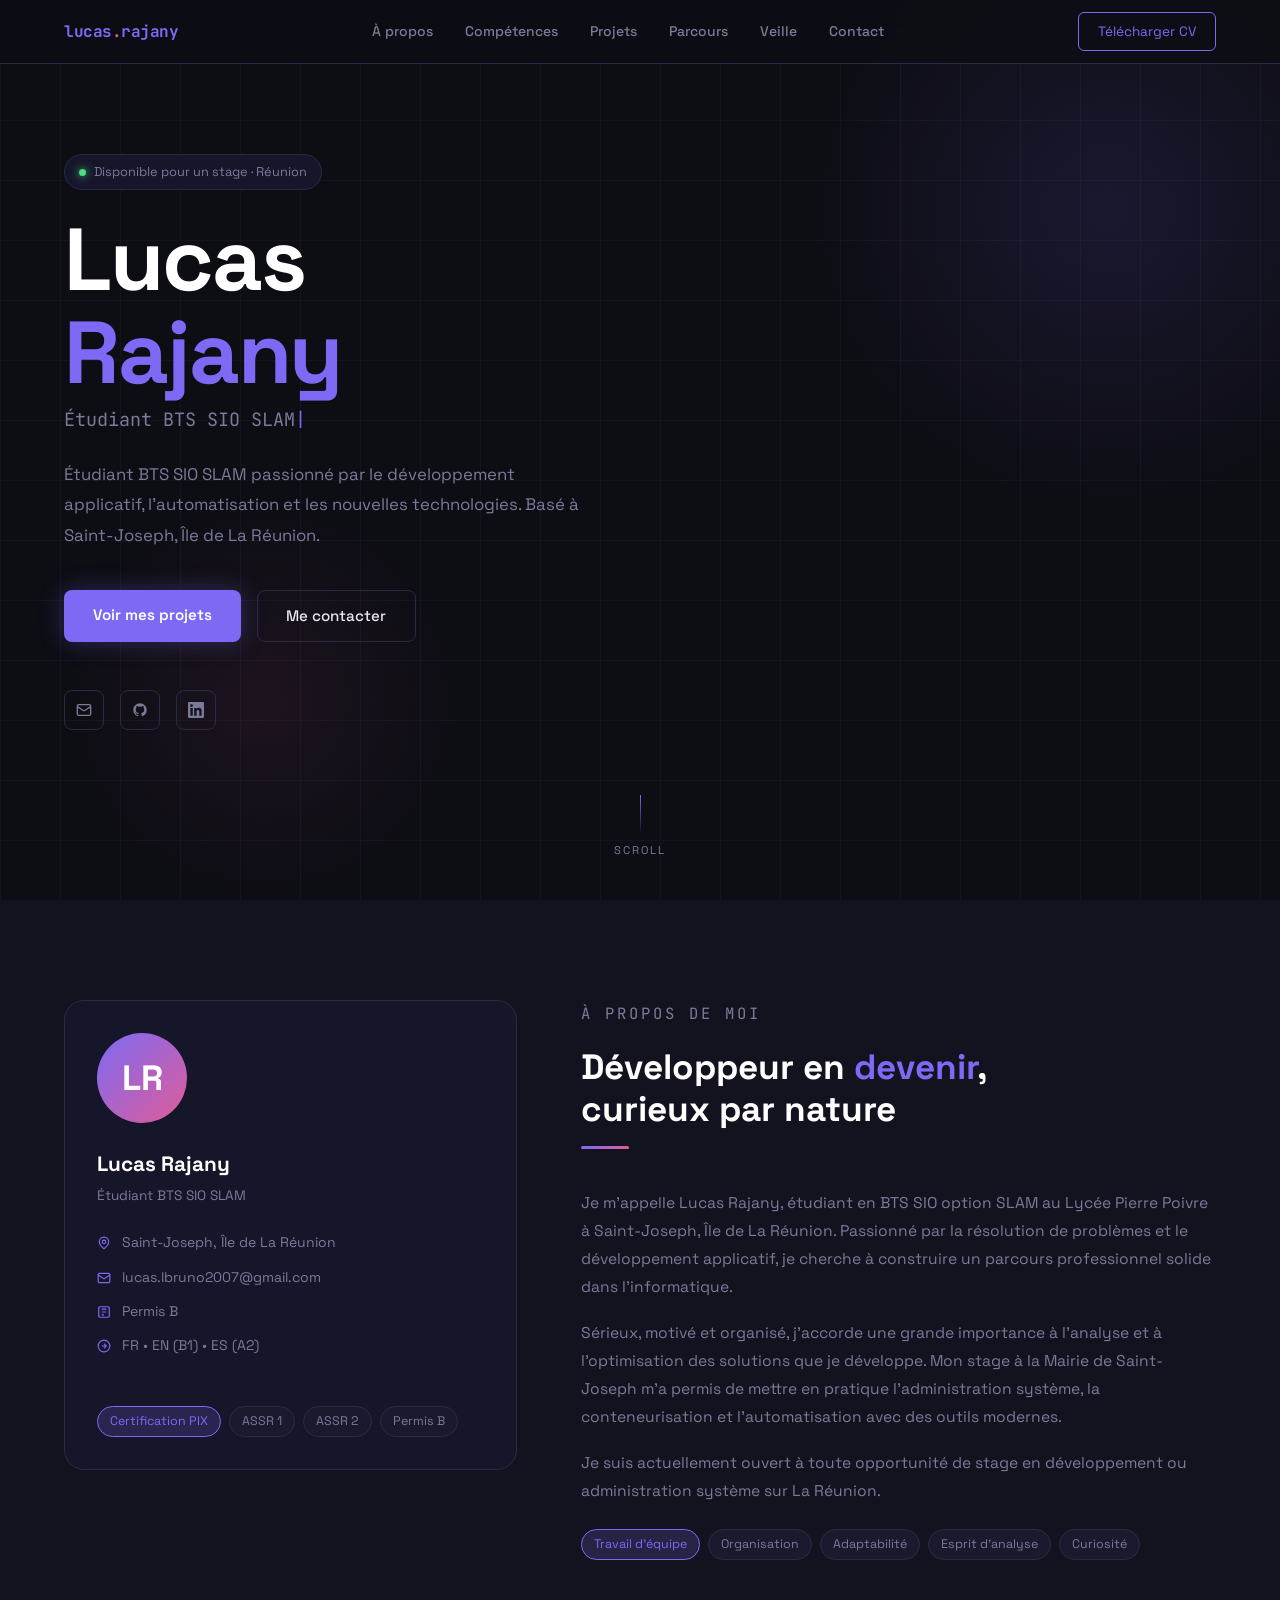
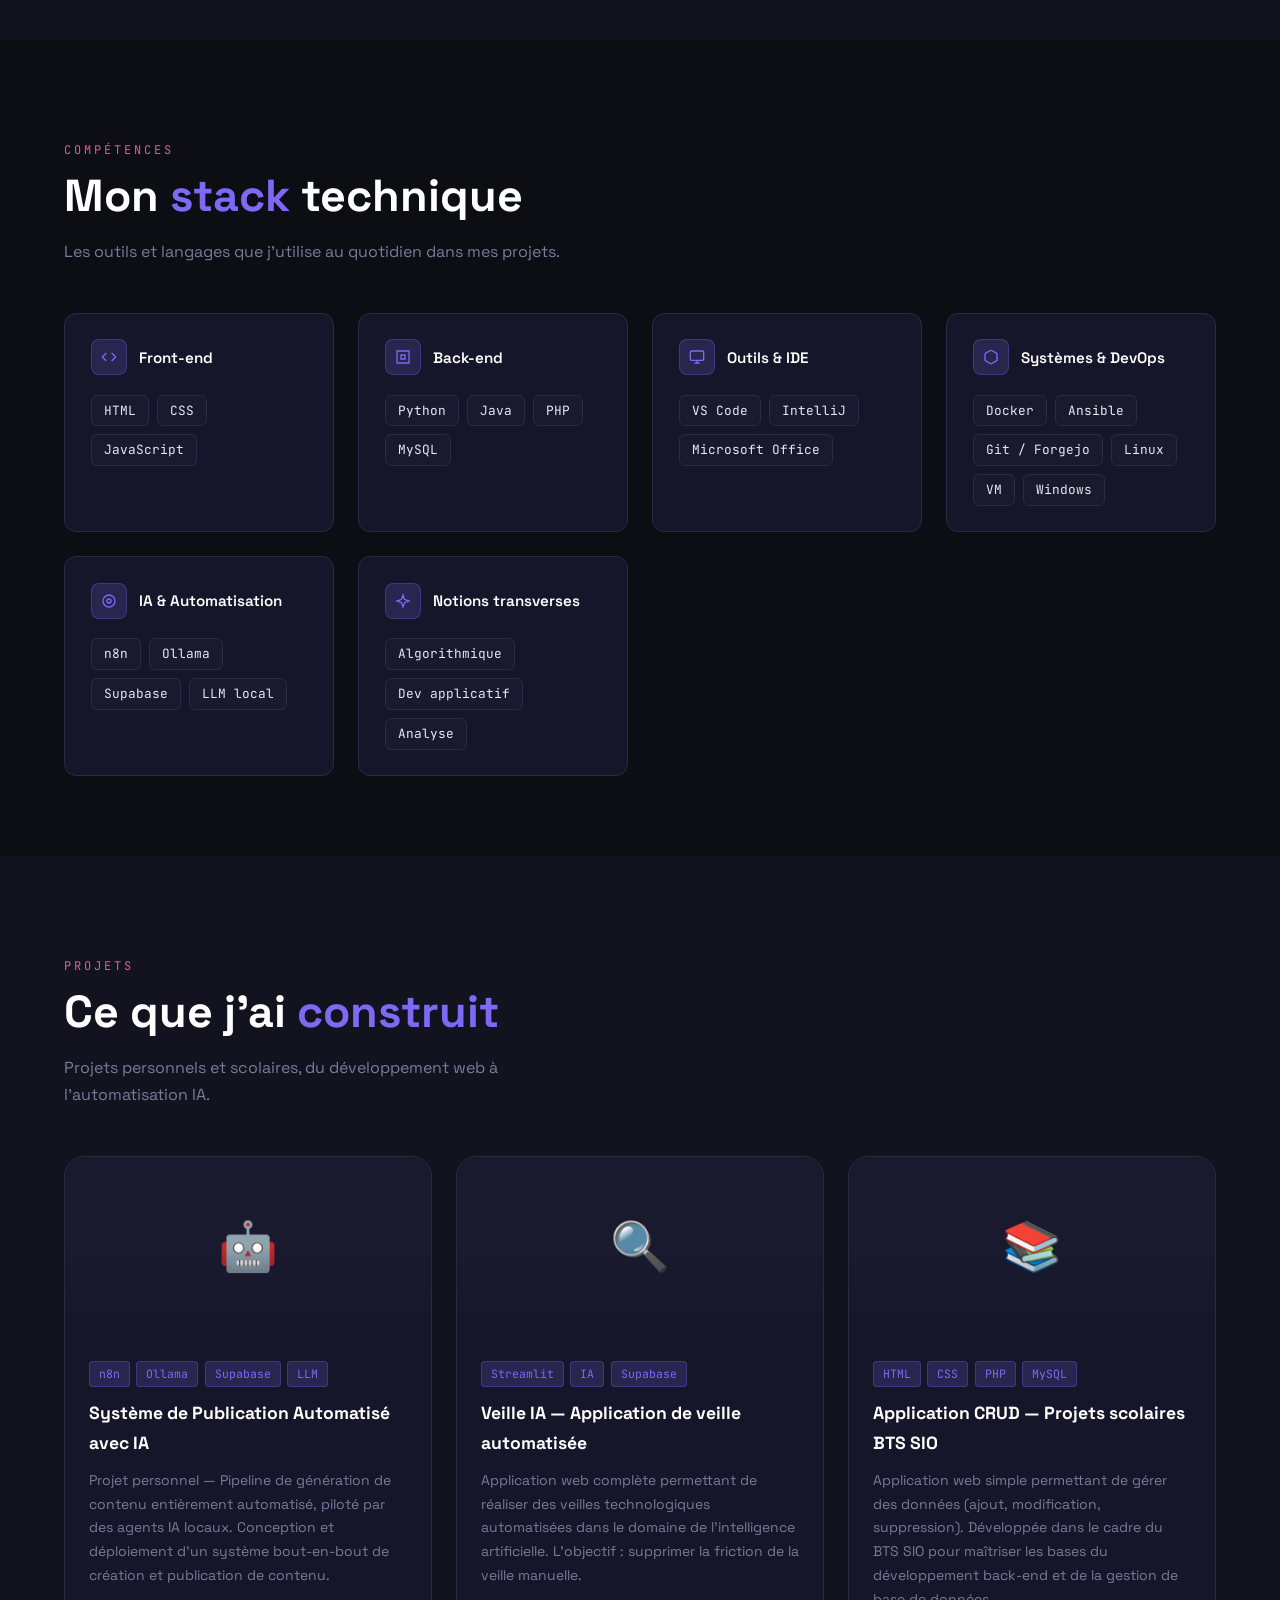
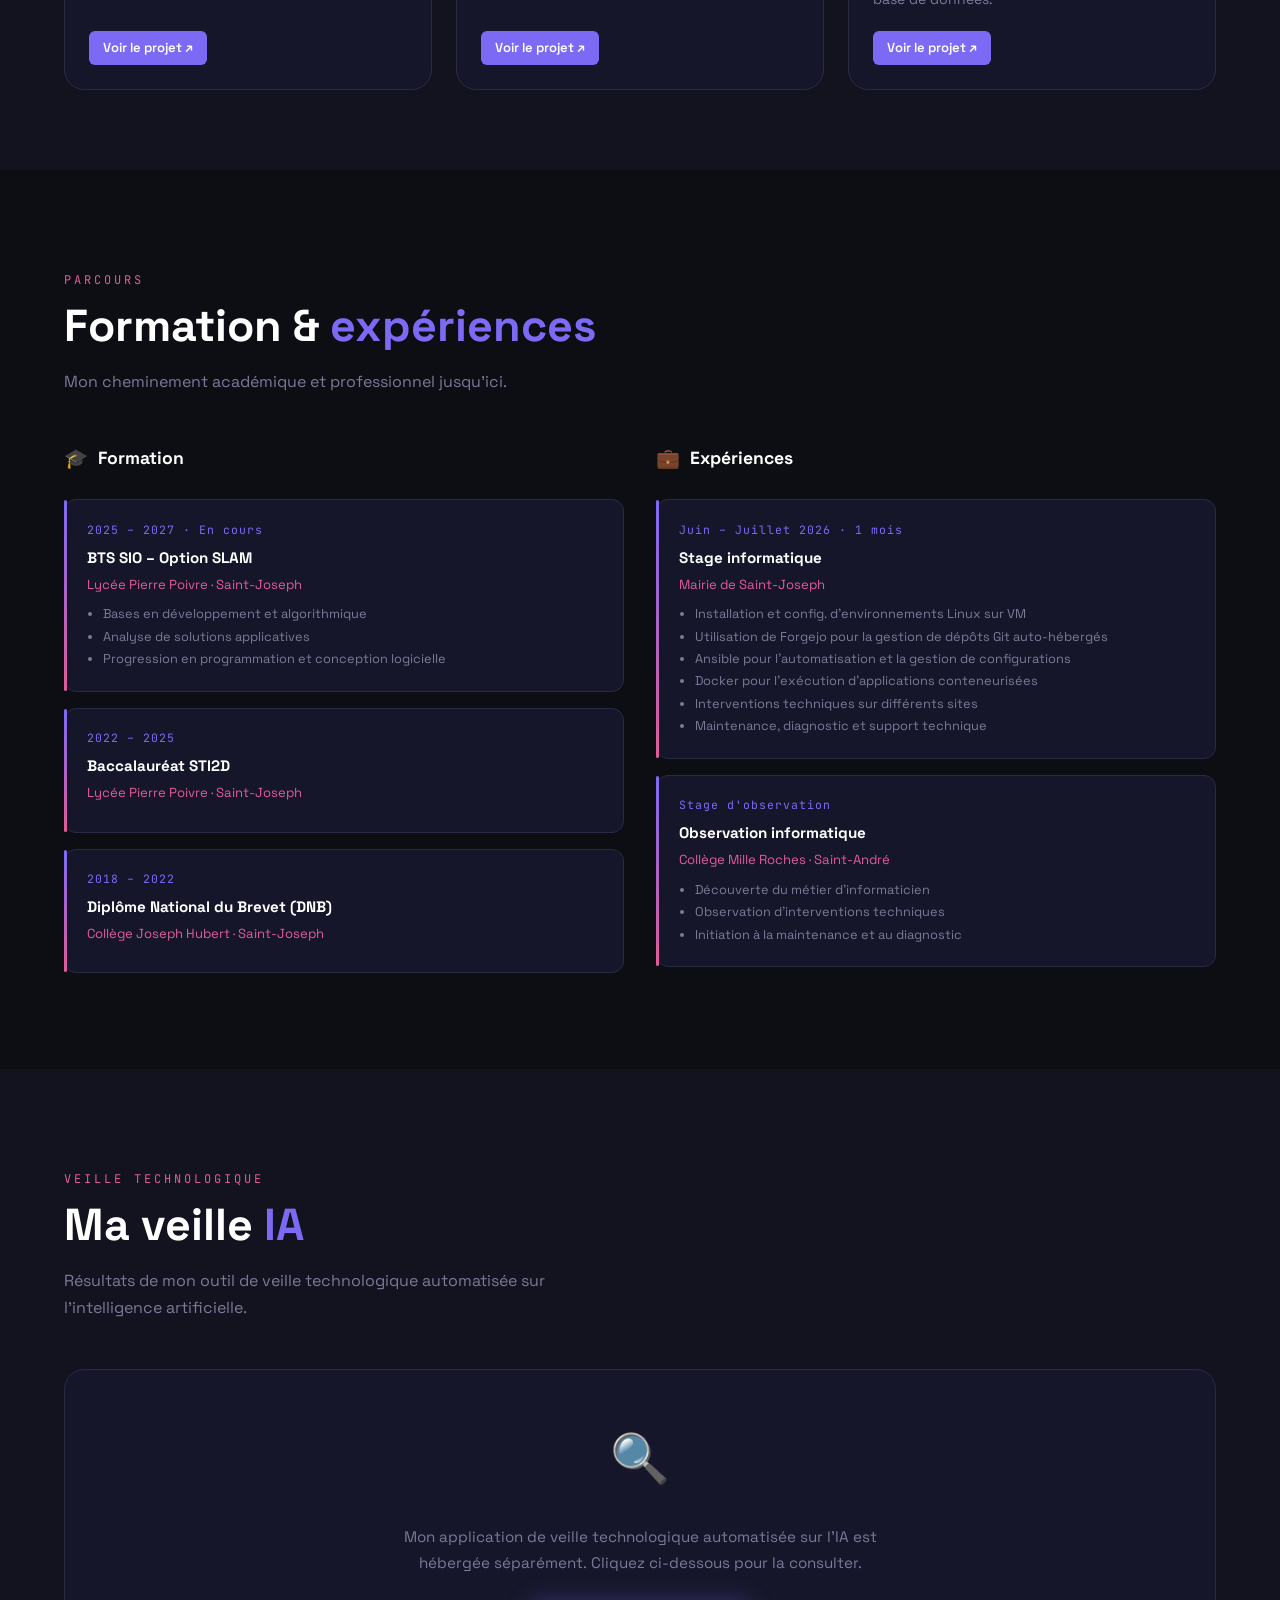
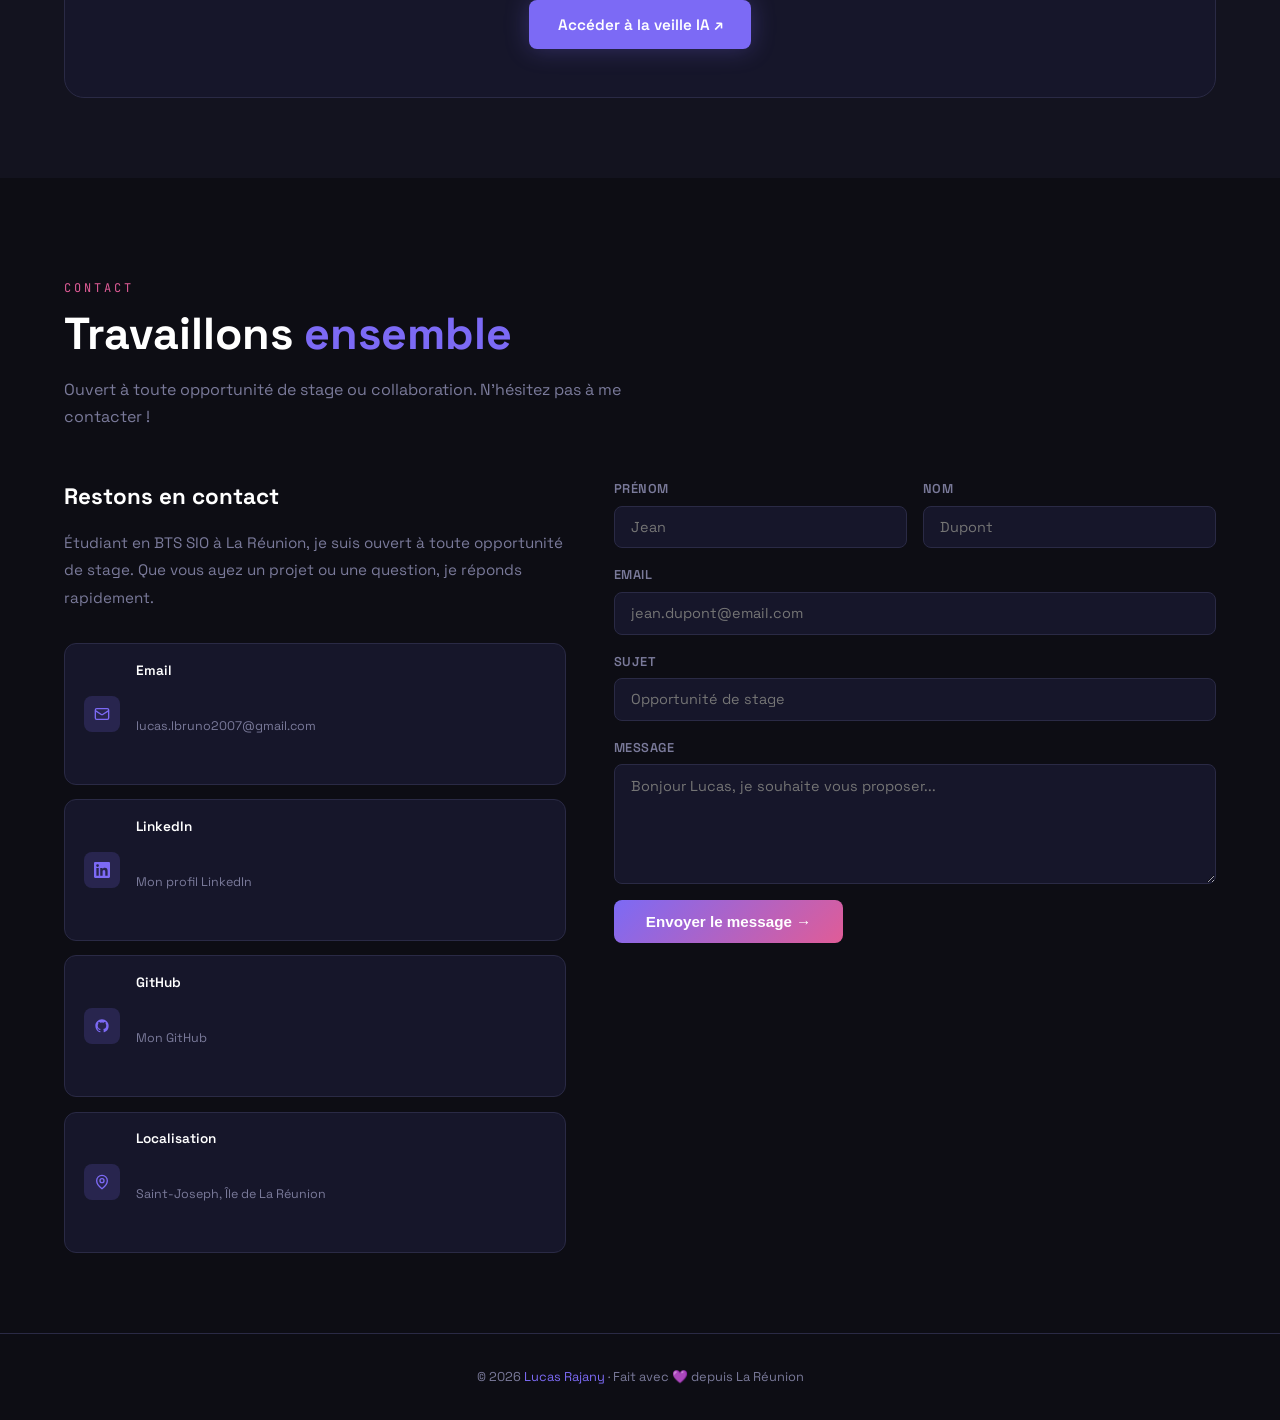
==== commit ddfdc690: "Update index.html" ====
--- a/index.html
+++ b/index.html
@@ -397,7 +397,18 @@
       background: var(--card);
       border: 1px solid var(--border);
       border-radius: var(--radius-lg);
-      overflow: hidden;
+      padding: 3rem 2rem;
+      text-align: center;
+      display: flex;
+      flex-direction: column;
+      align-items: center;
+      gap: 1.5rem;
+    }
+    .veille-icon { font-size: 3rem; }
+    .veille-wrapper p {
+      color: var(--muted);
+      max-width: 480px;
+      font-size: 0.95rem;
     }
 
     /* ── CONTACT ── */
@@ -748,9 +759,9 @@
       <div class="project-thumb">🔍</div>
       <div class="project-body">
         <div class="project-tags">
-          <span class="project-tag">Python</span>
+          <span class="project-tag">Streamlit</span>
           <span class="project-tag">IA</span>
-          <span class="project-tag">Web</span>
+          <span class="project-tag">Supabase</span>
         </div>
         <div class="project-title">Veille IA — Application de veille automatisée</div>
         <p class="project-desc">
@@ -759,7 +770,7 @@
           L'objectif : supprimer la friction de la veille manuelle.
         </p>
         <div class="project-footer">
-          <a class="project-link primary" href="https://lucasrajany.infinityfreeapp.com/veille-ia.html" target="_blank">Voir le projet ↗</a>
+          <a class="project-link primary" href="veille-ia.html">Voir le projet ↗</a>
         </div>
       </div>
     </div>
@@ -780,7 +791,7 @@
           bases du développement back-end et de la gestion de base de données.
         </p>
         <div class="project-footer">
-          <a class="project-link ghost" href="#contact">Me contacter ↗</a>
+          <a class="project-link primary" href="projets-scolaires.html">Voir le projet ↗</a>
         </div>
       </div>
     </div>
@@ -862,7 +873,12 @@
     <p class="section-sub">Résultats de mon outil de veille technologique automatisée sur l'intelligence artificielle.</p>
   </div>
   <div class="veille-wrapper fade-in">
-    <div id="veille-container" style="padding:0;"></div>
+    <div class="veille-icon">🔍</div>
+    <p>
+      Mon application de veille technologique automatisée sur l'IA est hébergée séparément.
+      Cliquez ci-dessous pour la consulter.
+    </p>
+    <a class="btn-primary" href="https://veille-tech.onrender.com" target="_blank">Accéder à la veille IA ↗</a>
   </div>
 </section>
 
@@ -998,11 +1014,6 @@
     document.getElementById('form-msg').style.display = 'block';
     e.target.reset();
   }
-
-  /* ── VEILLE EMBED ── */
-  var url = "https://lucasrajany.infinityfreeapp.com/veille-ia.html?v=" + Date.now();
-  document.getElementById("veille-container").innerHTML =
-    '<iframe src="' + url + '" style="width:100%;border:none;min-height:400px;border-radius:20px;" onload="this.style.height=this.contentDocument.body.scrollHeight+\'px\'"></iframe>';
 </script>
 </body>
 </html>
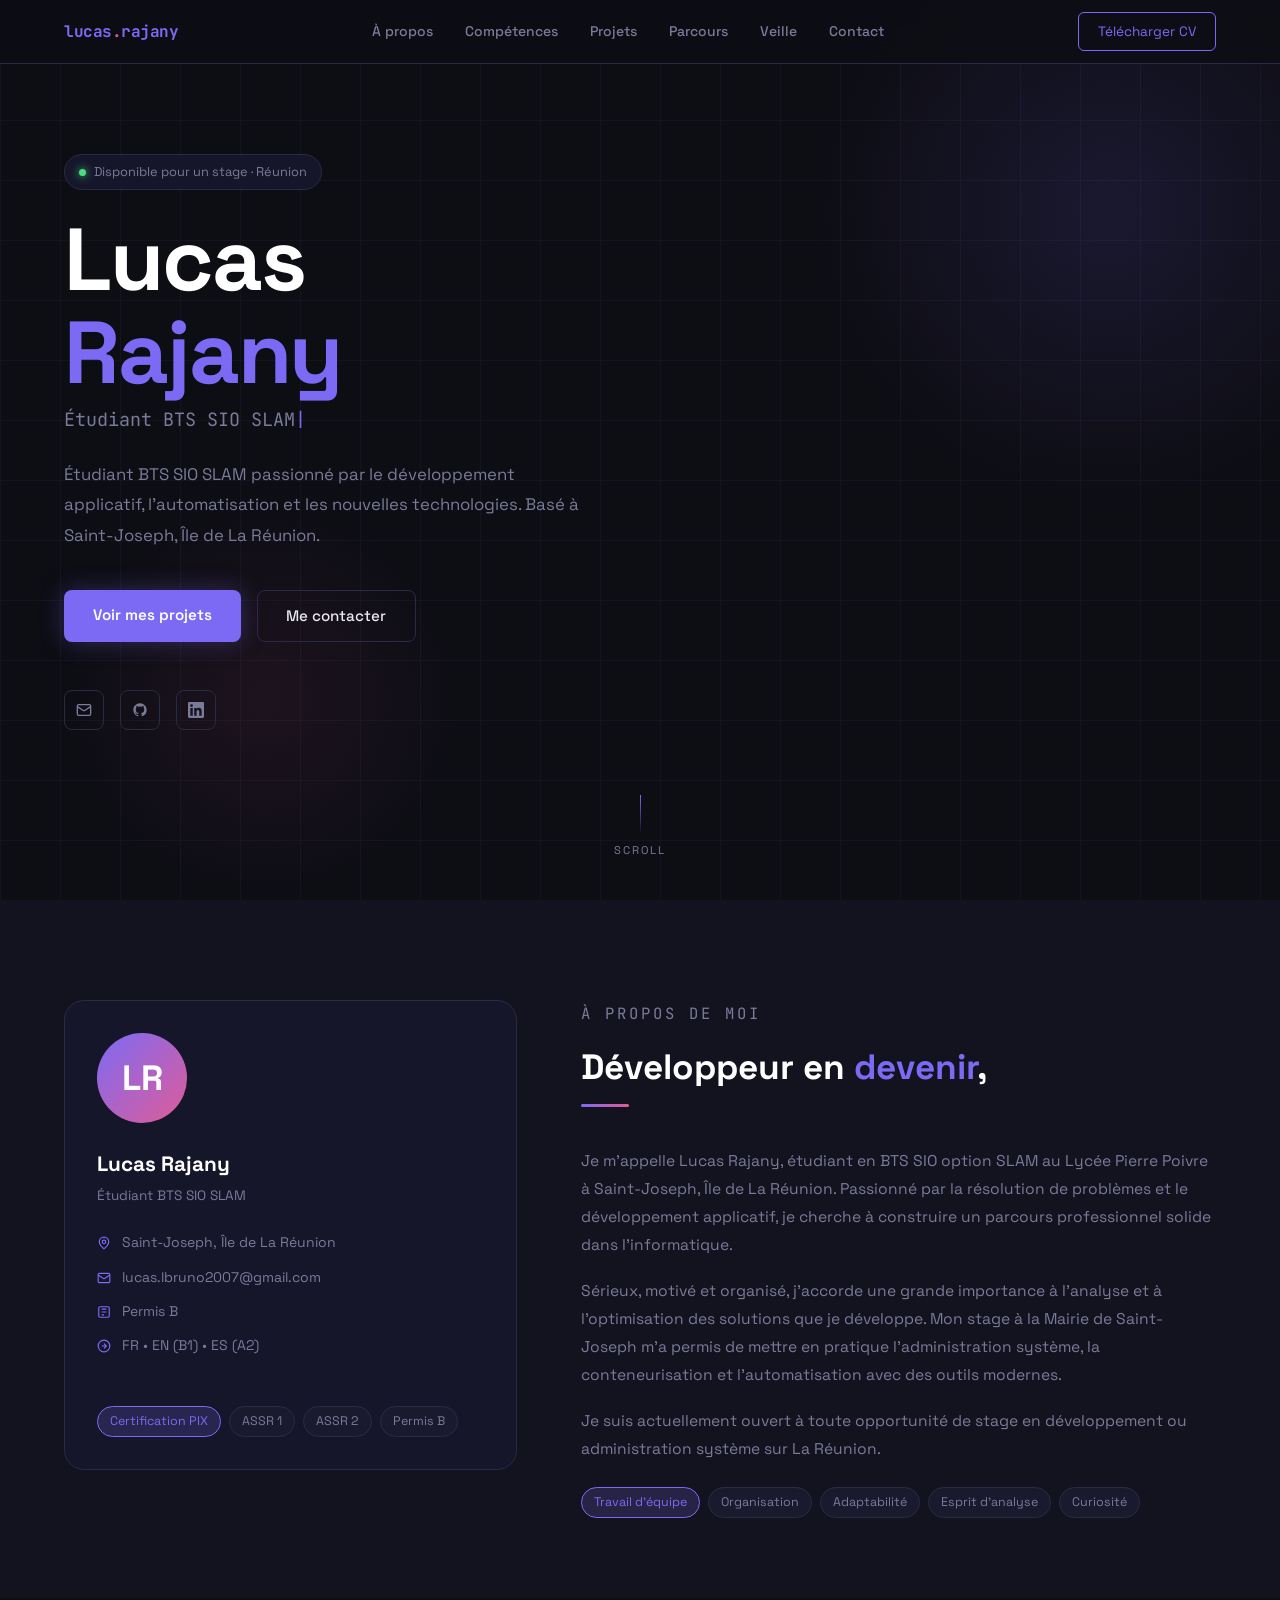
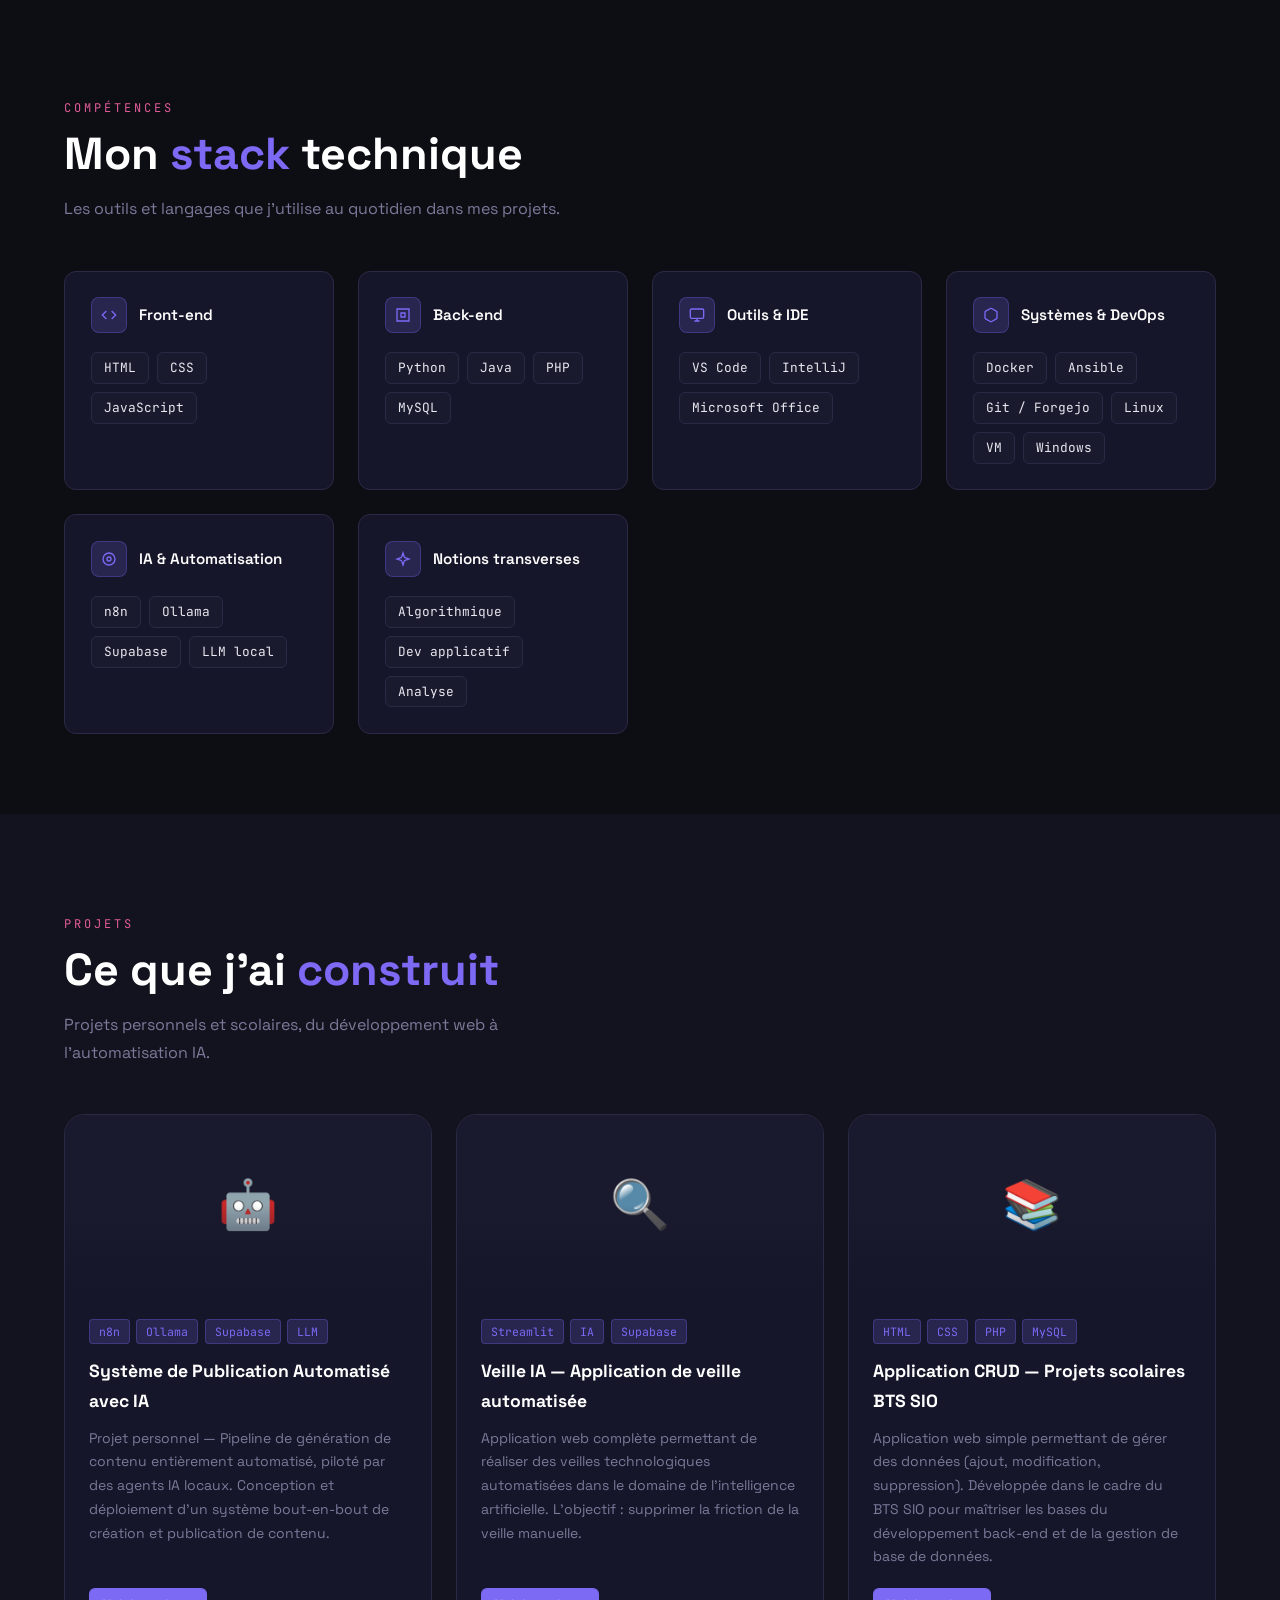
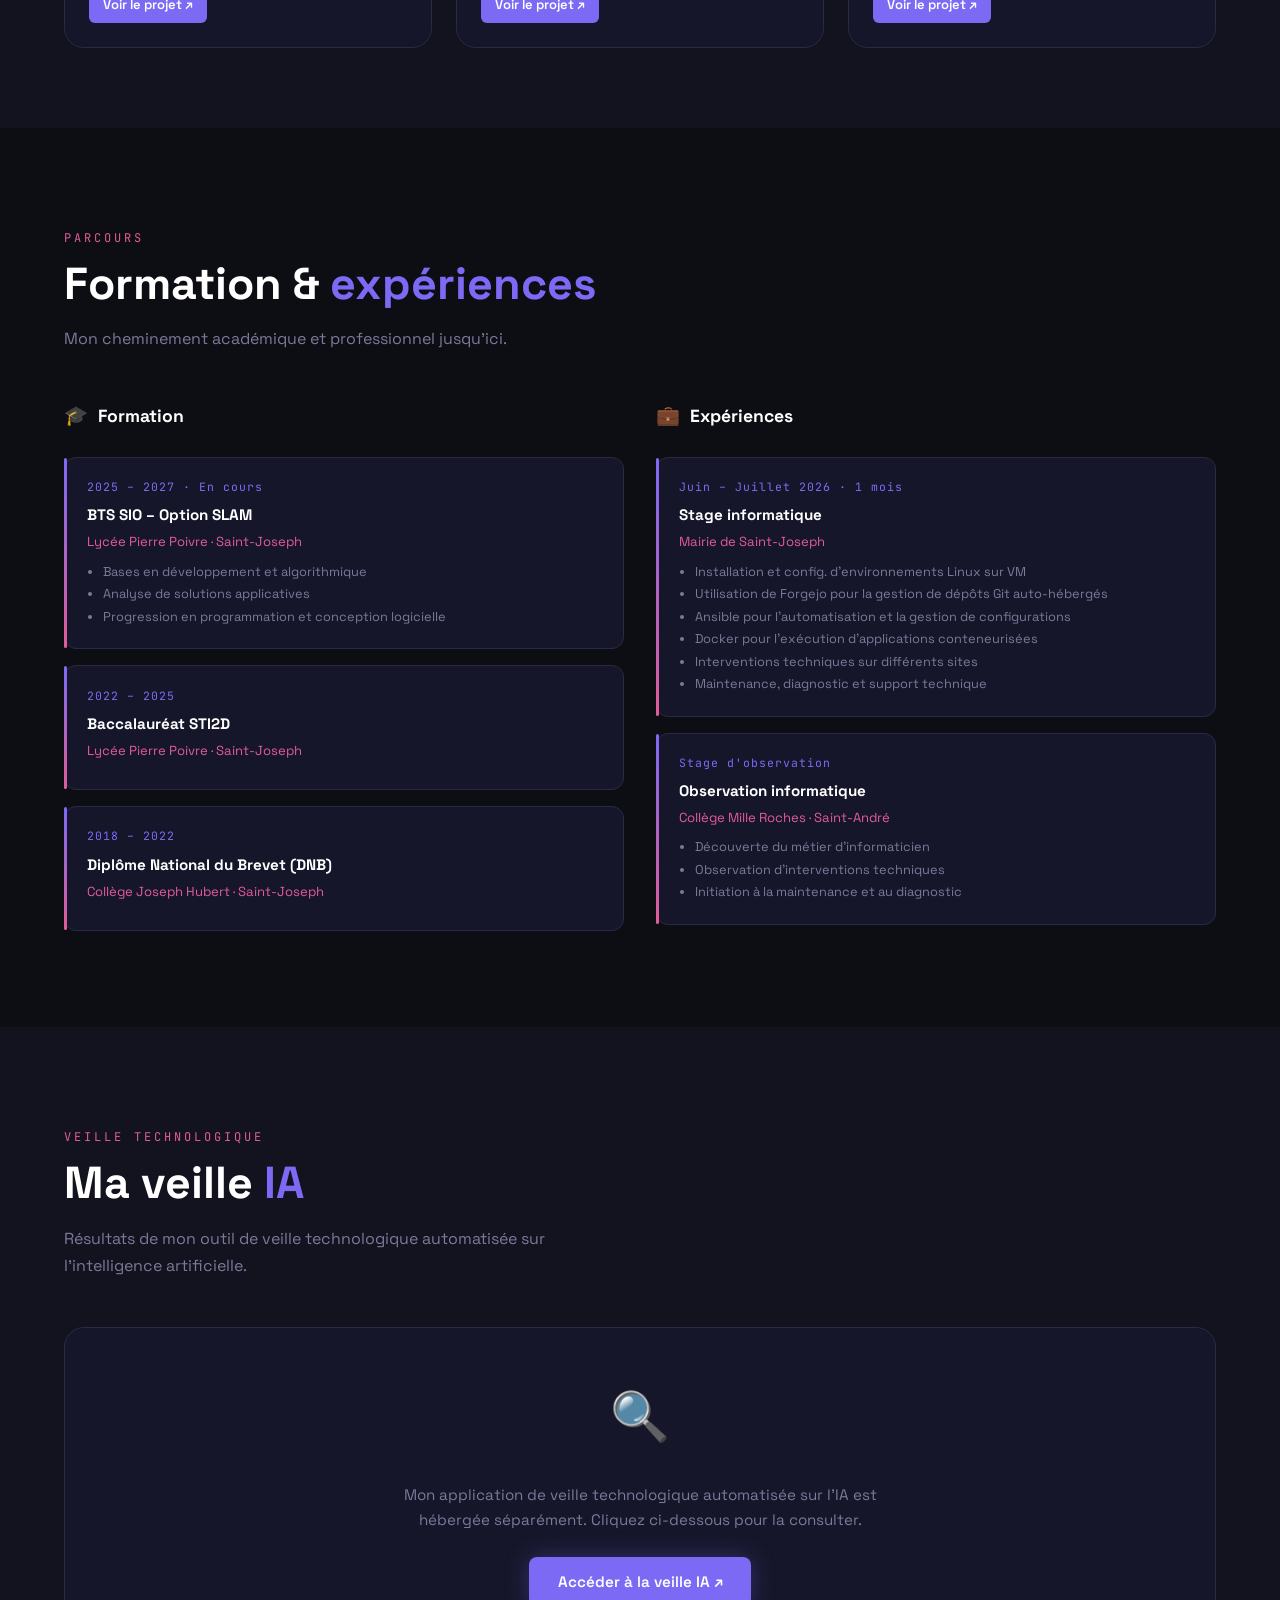
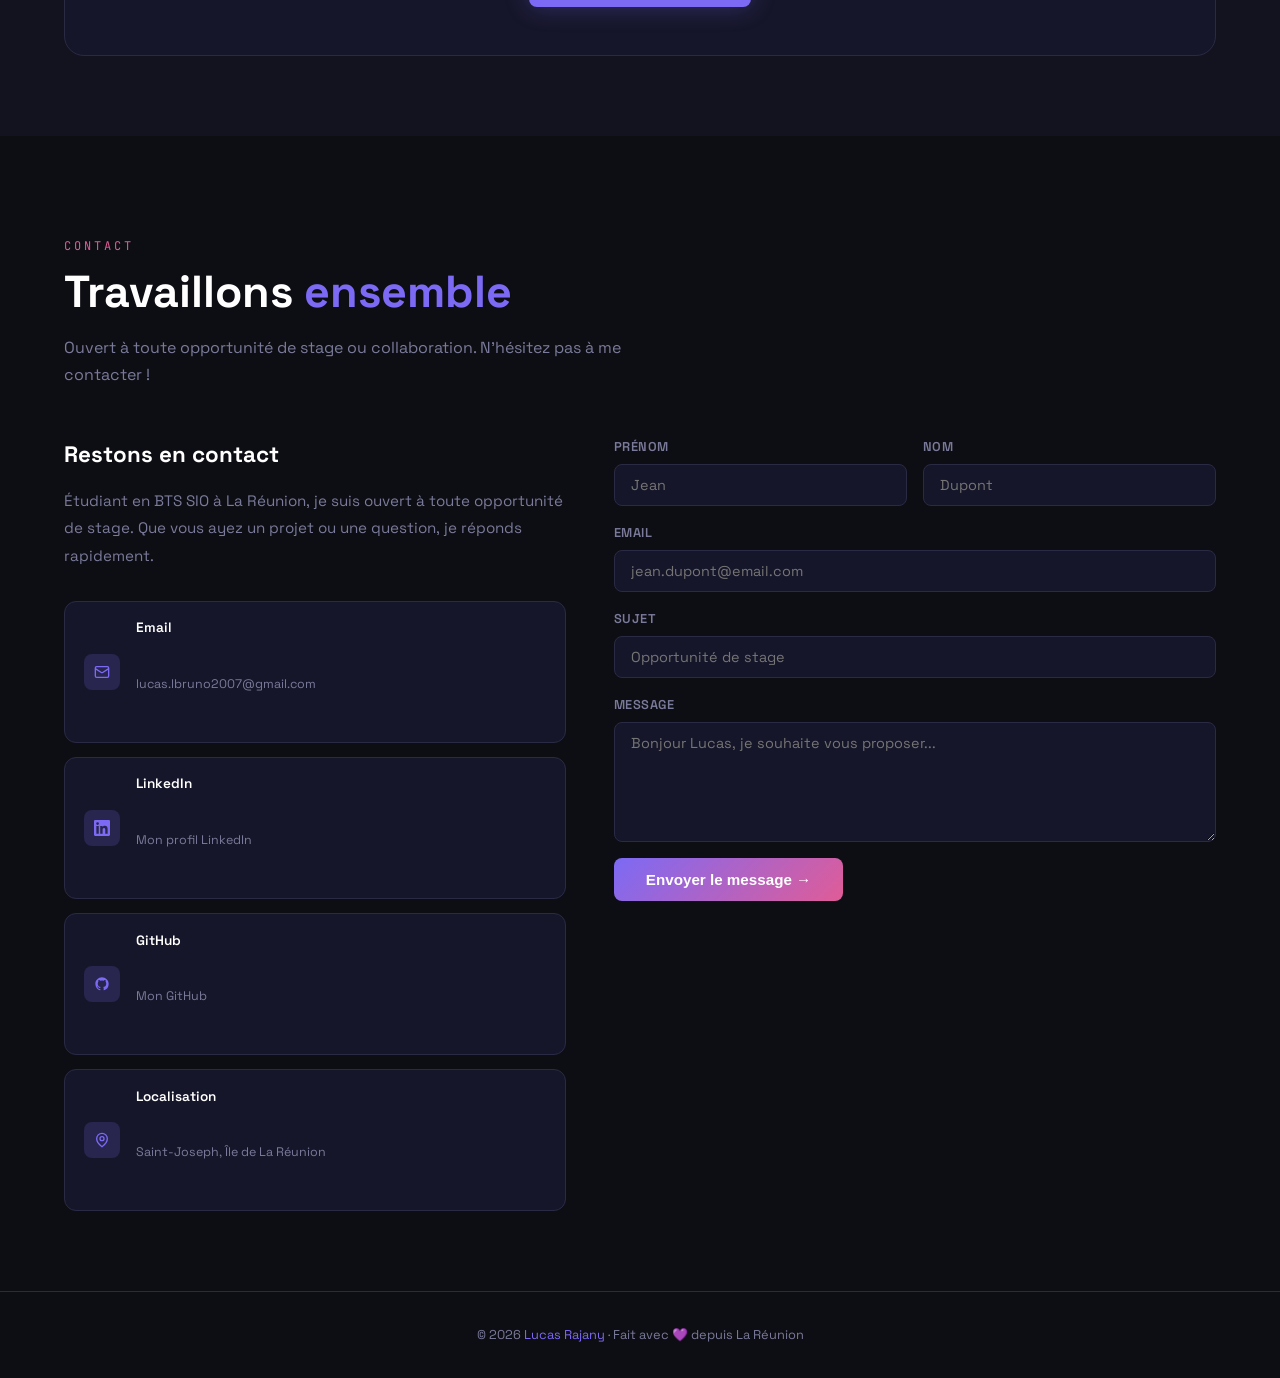
==== commit 39d0292b: "Fix heading formatting in about section" ====
--- a/index.html
+++ b/index.html
@@ -602,7 +602,7 @@
 
     <div class="about-text">
       <p class="section-label">À propos de moi</p>
-      <h2>Développeur en <em>devenir</em>,<br>curieux par nature</h2>
+      <h2>Développeur en <em>devenir</em>,</h2>
       <div class="divider"></div>
       <p>
         Je m'appelle Lucas Rajany, étudiant en BTS SIO option SLAM au Lycée Pierre Poivre
@@ -750,7 +750,7 @@
           bout-en-bout de création et publication de contenu.
         </p>
         <div class="project-footer">
-          <a class="project-link primary" href="https://lucasrajany.infinityfreeapp.com/" target="_blank">Voir le projet ↗</a>
+          <a class="project-link primary" href="projet3.html" target="_blank">Voir le projet ↗</a>
         </div>
       </div>
     </div>
@@ -878,7 +878,7 @@
       Mon application de veille technologique automatisée sur l'IA est hébergée séparément.
       Cliquez ci-dessous pour la consulter.
     </p>
-    <a class="btn-primary" href="https://veille-tech.onrender.com" target="_blank">Accéder à la veille IA ↗</a>
+    <a class="btn-primary" href="https://lucasrajany.infinityfreeapp.com/veille-ia.html?v=" target="_blank">Accéder à la veille IA ↗</a>
   </div>
 </section>
 
